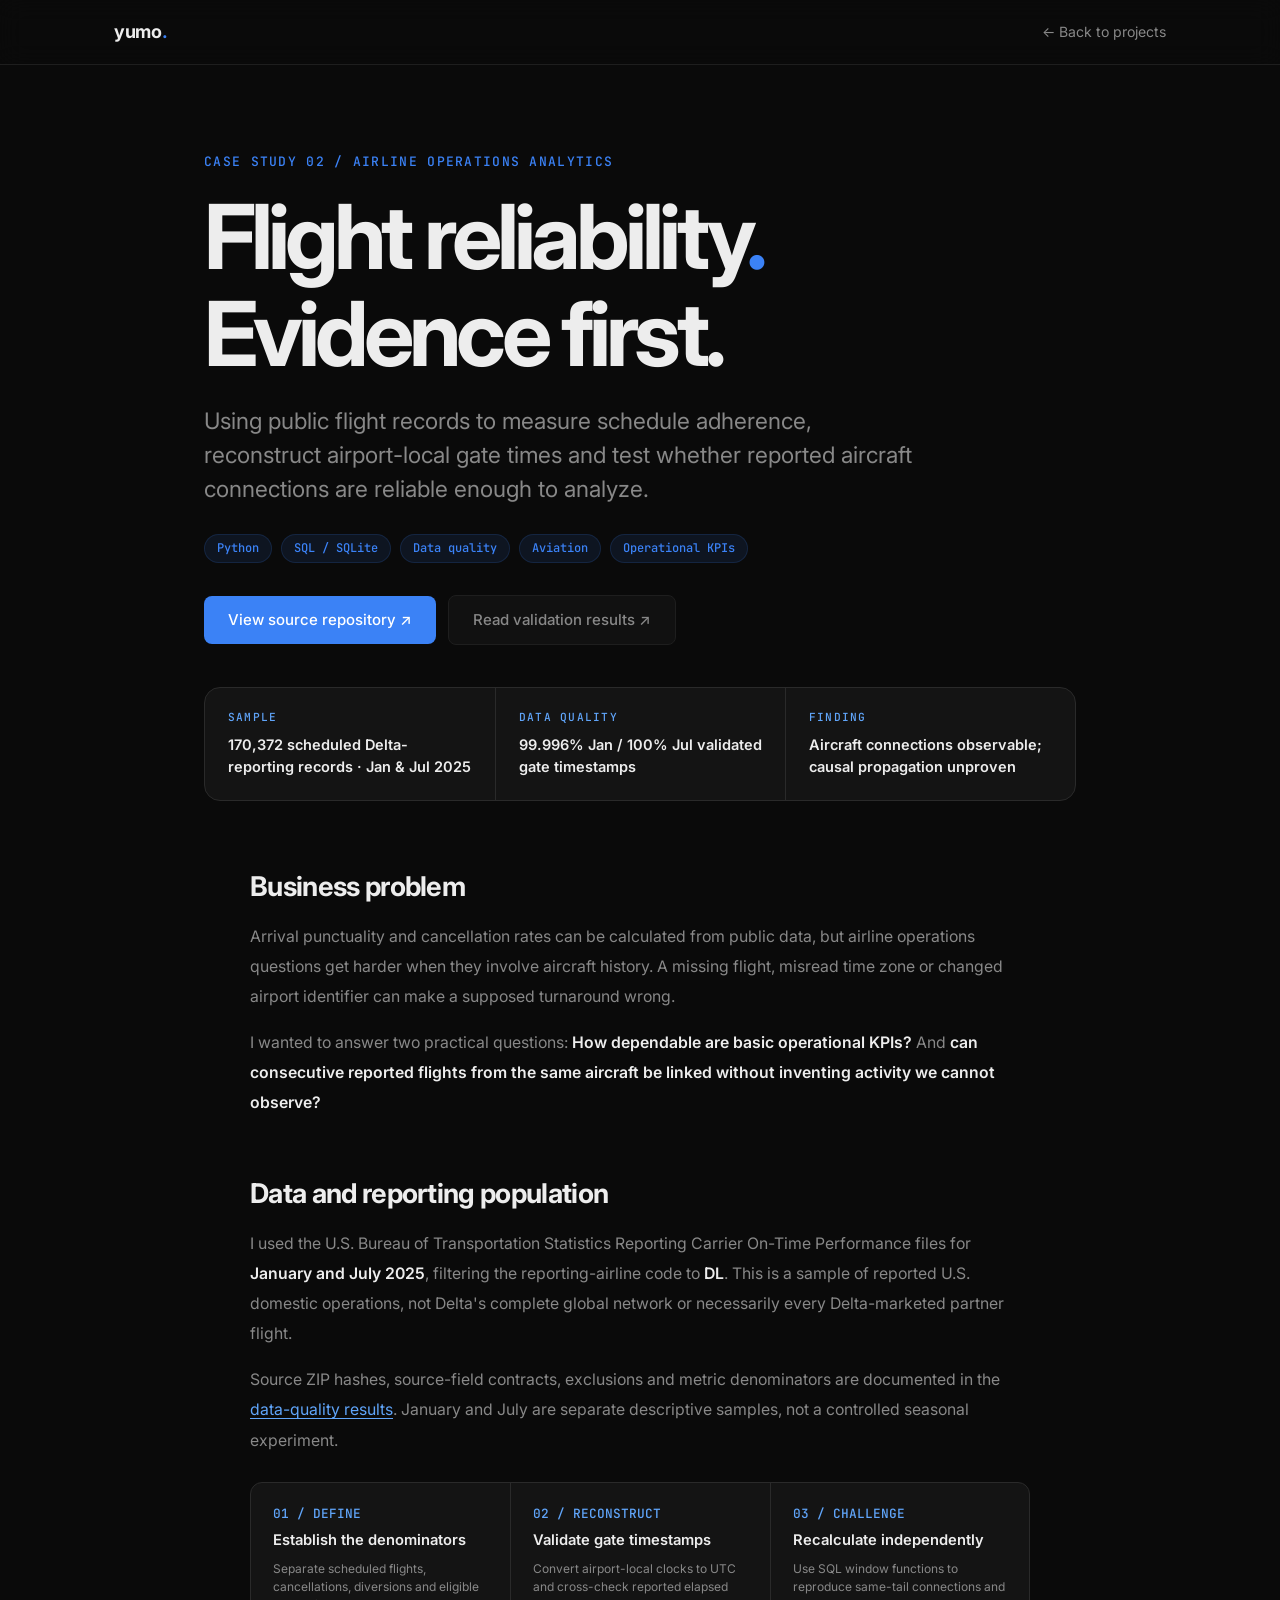
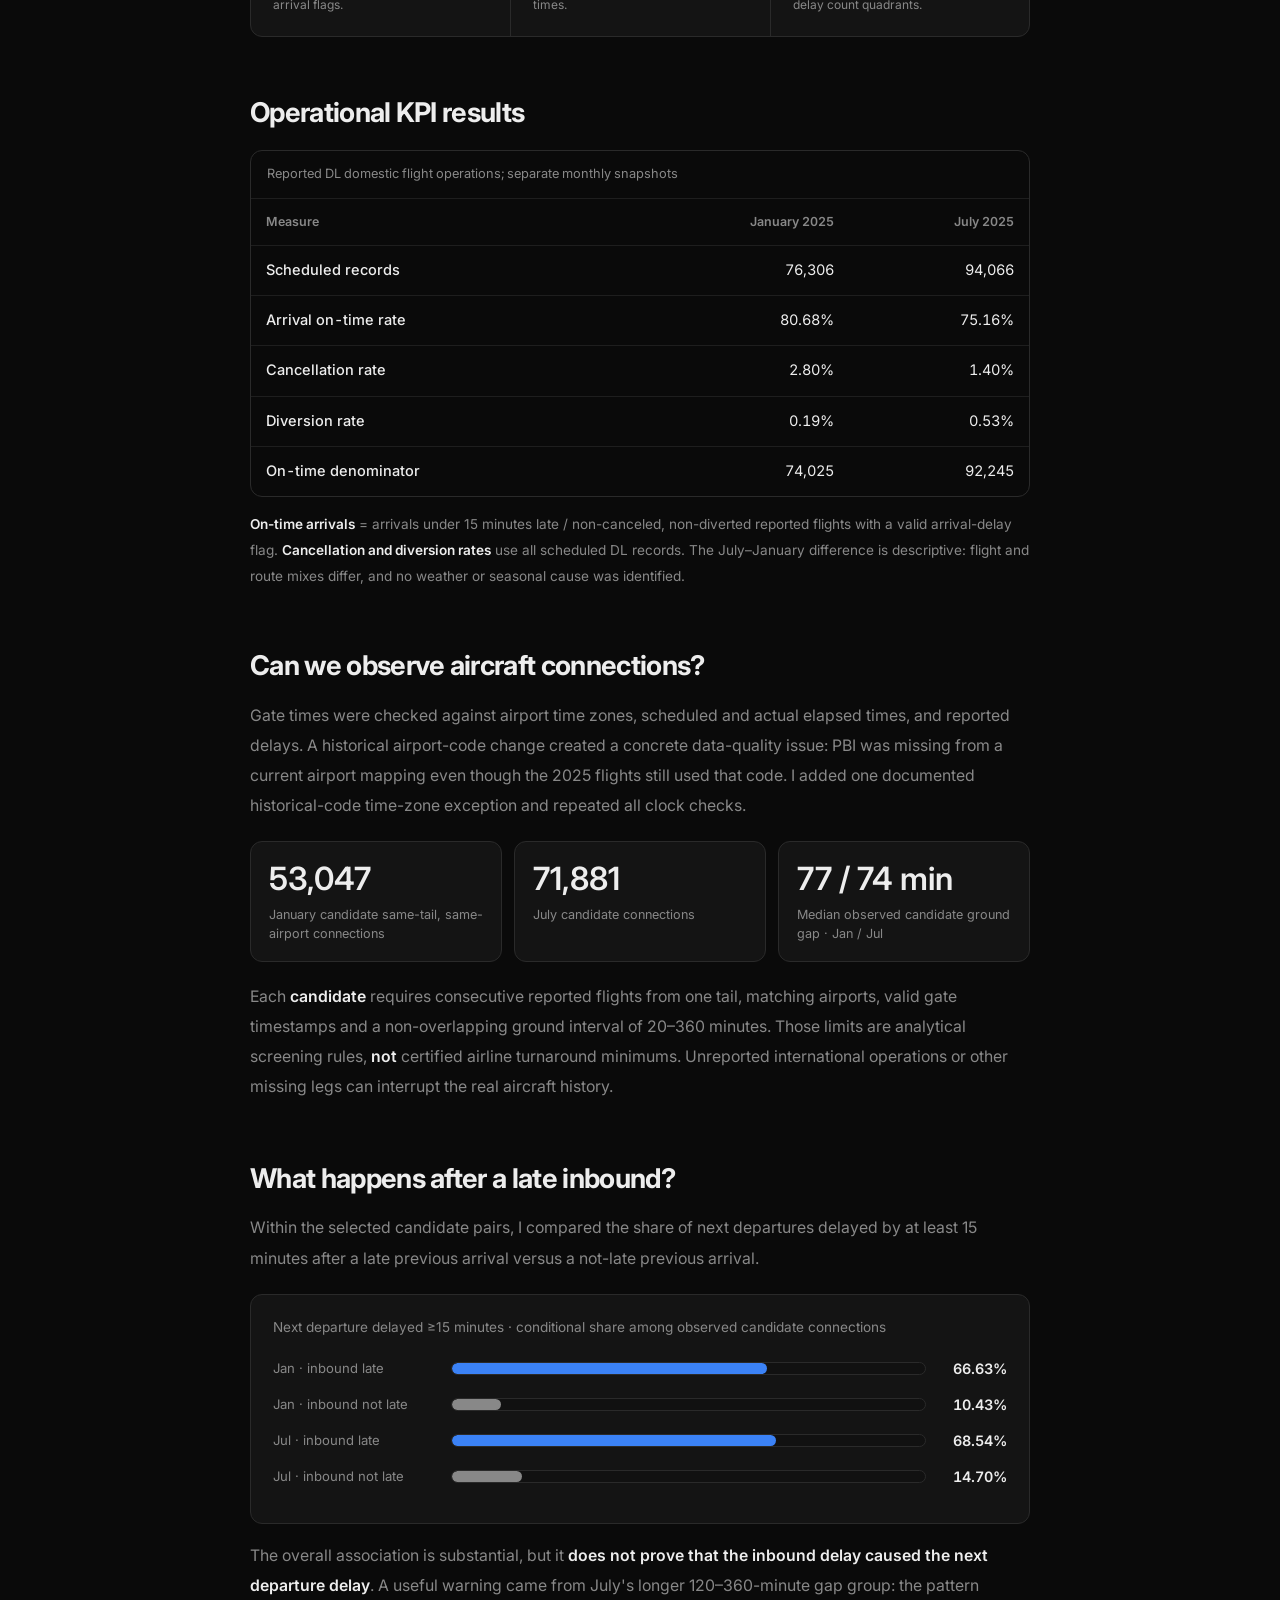
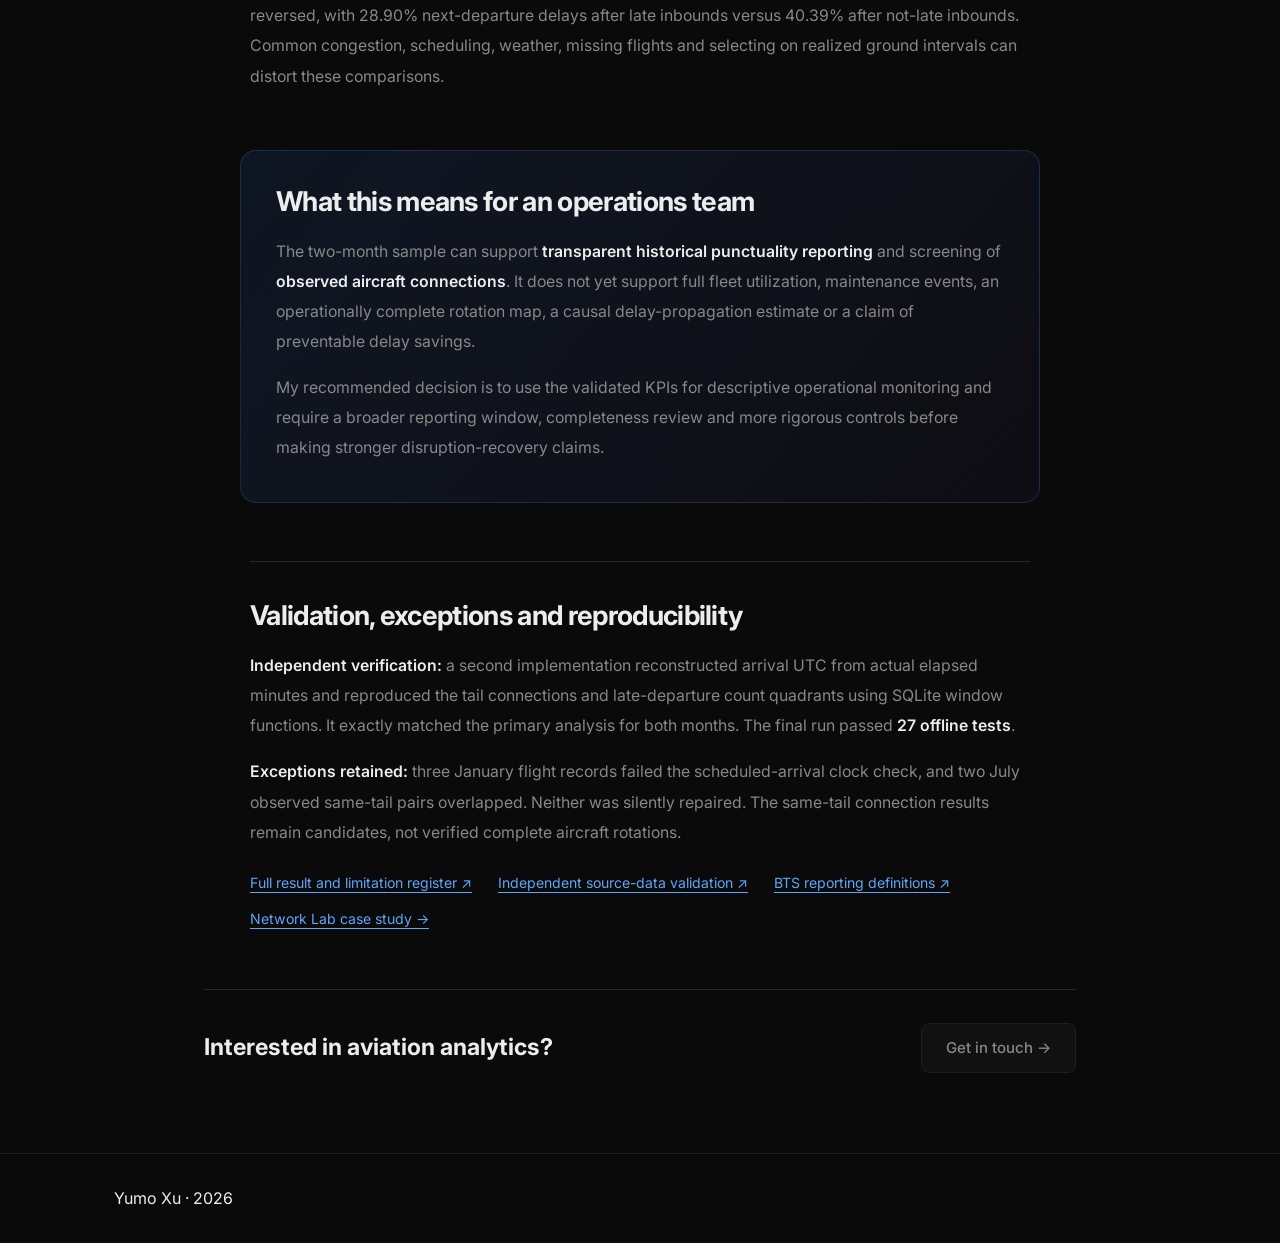
==== airline-operations.html @ c38c6237 "feat: evidence-first airline operations reliability case study" ====
<!DOCTYPE html>
<html lang="en">
<head>
  <meta charset="utf-8">
  <meta name="viewport" content="width=device-width, initial-scale=1">
  <meta name="description" content="Airline operational reliability: a reproducible Delta BTS 2025 data-quality and observed aircraft-connection study using Python and SQLite, with carefully bounded findings.">
  <meta property="og:type" content="article">
  <meta property="og:title" content="Airline Operational Performance &amp; Reliability | Yumo Xu">
  <meta property="og:url" content="https://yumorepos.github.io/airline-operations.html">
  <meta property="og:description" content="Validating airline schedule adherence, gate timestamps and observed same-tail connections without unsupported causal claims.">
  <title>Airline Operational Performance &amp; Reliability | Yumo Xu</title>
  <link rel="preconnect" href="https://fonts.googleapis.com">
  <link rel="preconnect" href="https://fonts.gstatic.com" crossorigin>
  <link href="https://fonts.googleapis.com/css2?family=Inter:wght@400;500;600;700&amp;family=JetBrains+Mono:wght@400;500&amp;display=swap" rel="stylesheet">
  <link href="style.css" rel="stylesheet">
</head>
<body class="case-page">
<nav class="nav case-nav" aria-label="Case study navigation">
  <div class="nav-inner">
    <a class="nav-logo" href="index.html">yumo<span class="accent">.</span></a>
    <a class="case-back" href="index.html#projects">← Back to projects</a>
  </div>
</nav>
<main class="case-main">
<div class="container case-container">
  <header class="case-hero">
    <div class="section-label">CASE STUDY 02 / AIRLINE OPERATIONS ANALYTICS</div>
    <h1>Flight reliability<span class="case-dot">.</span><br>Evidence first.</h1>
    <p class="case-lede">Using public flight records to measure schedule adherence, reconstruct airport-local gate times and test whether reported aircraft connections are reliable enough to analyze.</p>
    <div class="case-tags">
      <span class="tag">Python</span><span class="tag">SQL / SQLite</span>
      <span class="tag">Data quality</span><span class="tag">Aviation</span>
      <span class="tag">Operational KPIs</span>
    </div>
    <div class="case-actions">
      <a class="btn btn-primary" href="https://github.com/yumorepos/fleet-tracker" target="_blank" rel="noopener noreferrer">View source repository ↗</a>
      <a class="btn btn-secondary" href="https://github.com/yumorepos/fleet-tracker/blob/main/docs/BTS_TAIL_SEQUENCE_2025_RESULTS.md" target="_blank" rel="noopener noreferrer">Read validation results ↗</a>
    </div>
  </header>
  <div class="case-snapshot" aria-label="Study summary">
    <div><span class="case-mini-label">SAMPLE</span><strong>170,372 scheduled Delta-reporting records · Jan &amp; Jul 2025</strong></div>
    <div><span class="case-mini-label">DATA QUALITY</span><strong>99.996% Jan / 100% Jul validated gate timestamps</strong></div>
    <div><span class="case-mini-label">FINDING</span><strong>Aircraft connections observable; causal propagation unproven</strong></div>
  </div>

  <article class="case-article">
    <section id="problem">
      <h2>Business problem</h2>
      <p>Arrival punctuality and cancellation rates can be calculated from public data, but airline operations questions get harder when they involve aircraft history. A missing flight, misread time zone or changed airport identifier can make a supposed turnaround wrong.</p>
      <p>I wanted to answer two practical questions: <strong>How dependable are basic operational KPIs?</strong> And <strong>can consecutive reported flights from the same aircraft be linked without inventing activity we cannot observe?</strong></p>
    </section>

    <section id="data">
      <h2>Data and reporting population</h2>
      <p>I used the U.S. Bureau of Transportation Statistics Reporting Carrier On-Time Performance files for <strong>January and July 2025</strong>, filtering the reporting-airline code to <strong>DL</strong>. This is a sample of reported U.S. domestic operations, not Delta's complete global network or necessarily every Delta-marketed partner flight.</p>
      <p>Source ZIP hashes, source-field contracts, exclusions and metric denominators are documented in the <a class="case-inline-link" href="https://github.com/yumorepos/fleet-tracker/blob/main/docs/BTS_DELTA_PILOT_2025_RESULTS.md" target="_blank" rel="noopener noreferrer">data-quality results</a>. January and July are separate descriptive samples, not a controlled seasonal experiment.</p>
      <div class="case-process" aria-label="Analysis method">
        <div><span>01 / DEFINE</span><strong>Establish the denominators</strong><small>Separate scheduled flights, cancellations, diversions and eligible arrival flags.</small></div>
        <div><span>02 / RECONSTRUCT</span><strong>Validate gate timestamps</strong><small>Convert airport-local clocks to UTC and cross-check reported elapsed times.</small></div>
        <div><span>03 / CHALLENGE</span><strong>Recalculate independently</strong><small>Use SQL window functions to reproduce same-tail connections and delay count quadrants.</small></div>
      </div>
    </section>

    <section id="performance">
      <h2>Operational KPI results</h2>
      <div class="case-table-scroll" role="region" aria-label="Delta flight reliability measures" tabindex="0">
        <table class="case-results-table">
          <caption>Reported DL domestic flight operations; separate monthly snapshots</caption>
          <thead><tr><th scope="col">Measure</th><th scope="col">January 2025</th><th scope="col">July 2025</th></tr></thead>
          <tbody>
            <tr><th scope="row">Scheduled records</th><td>76,306</td><td>94,066</td></tr>
            <tr><th scope="row">Arrival on-time rate</th><td>80.68%</td><td>75.16%</td></tr>
            <tr><th scope="row">Cancellation rate</th><td>2.80%</td><td>1.40%</td></tr>
            <tr><th scope="row">Diversion rate</th><td>0.19%</td><td>0.53%</td></tr>
            <tr><th scope="row">On-time denominator</th><td>74,025</td><td>92,245</td></tr>
          </tbody>
        </table>
      </div>
      <p class="case-table-note"><strong>On-time arrivals</strong> = arrivals under 15 minutes late / non-canceled, non-diverted reported flights with a valid arrival-delay flag. <strong>Cancellation and diversion rates</strong> use all scheduled DL records. The July–January difference is descriptive: flight and route mixes differ, and no weather or seasonal cause was identified.</p>
    </section>

    <section id="connections">
      <h2>Can we observe aircraft connections?</h2>
      <p>Gate times were checked against airport time zones, scheduled and actual elapsed times, and reported delays. A historical airport-code change created a concrete data-quality issue: PBI was missing from a current airport mapping even though the 2025 flights still used that code. I added one documented historical-code time-zone exception and repeated all clock checks.</p>
      <div class="case-evidence-grid">
        <div><strong>53,047</strong><span>January candidate same-tail, same-airport connections</span></div>
        <div><strong>71,881</strong><span>July candidate connections</span></div>
        <div><strong>77 / 74 min</strong><span>Median observed candidate ground gap · Jan / Jul</span></div>
      </div>
      <p>Each <strong>candidate</strong> requires consecutive reported flights from one tail, matching airports, valid gate timestamps and a non-overlapping ground interval of 20–360 minutes. Those limits are analytical screening rules, <strong>not</strong> certified airline turnaround minimums. Unreported international operations or other missing legs can interrupt the real aircraft history.</p>
    </section>

    <section id="association">
      <h2>What happens after a late inbound?</h2>
      <p>Within the selected candidate pairs, I compared the share of next departures delayed by at least 15 minutes after a late previous arrival versus a not-late previous arrival.</p>
      <figure class="ops-figure" aria-labelledby="ops-chart-heading">
        <figcaption id="ops-chart-heading">Next departure delayed ≥15 minutes · conditional share among observed candidate connections</figcaption>
        <div class="ops-bar-row"><span>Jan · inbound late</span><div class="ops-bar-track"><div class="ops-bar-fill" style="width:66.63%"></div></div><strong>66.63%</strong></div>
        <div class="ops-bar-row"><span>Jan · inbound not late</span><div class="ops-bar-track"><div class="ops-bar-fill ops-bar-muted" style="width:10.43%"></div></div><strong>10.43%</strong></div>
        <div class="ops-bar-row"><span>Jul · inbound late</span><div class="ops-bar-track"><div class="ops-bar-fill" style="width:68.54%"></div></div><strong>68.54%</strong></div>
        <div class="ops-bar-row"><span>Jul · inbound not late</span><div class="ops-bar-track"><div class="ops-bar-fill ops-bar-muted" style="width:14.70%"></div></div><strong>14.70%</strong></div>
      </figure>
      <p>The overall association is substantial, but it <strong>does not prove that the inbound delay caused the next departure delay</strong>. A useful warning came from July's longer 120–360-minute gap group: the pattern reversed, with 28.90% next-departure delays after late inbounds versus 40.39% after not-late inbounds. Common congestion, scheduling, weather, missing flights and selecting on realized ground intervals can distort these comparisons.</p>
    </section>

    <section class="case-finding" id="decision">
      <h2>What this means for an operations team</h2>
      <p>The two-month sample can support <strong>transparent historical punctuality reporting</strong> and screening of <strong>observed aircraft connections</strong>. It does not yet support full fleet utilization, maintenance events, an operationally complete rotation map, a causal delay-propagation estimate or a claim of preventable delay savings.</p>
      <p>My recommended decision is to use the validated KPIs for descriptive operational monitoring and require a broader reporting window, completeness review and more rigorous controls before making stronger disruption-recovery claims.</p>
    </section>

    <section class="case-method" id="validation">
      <h2>Validation, exceptions and reproducibility</h2>
      <p><strong>Independent verification:</strong> a second implementation reconstructed arrival UTC from actual elapsed minutes and reproduced the tail connections and late-departure count quadrants using SQLite window functions. It exactly matched the primary analysis for both months. The final run passed <strong>27 offline tests</strong>.</p>
      <p><strong>Exceptions retained:</strong> three January flight records failed the scheduled-arrival clock check, and two July observed same-tail pairs overlapped. Neither was silently repaired. The same-tail connection results remain candidates, not verified complete aircraft rotations.</p>
      <div class="case-source-links">
        <a href="https://github.com/yumorepos/fleet-tracker/blob/main/docs/BTS_TAIL_SEQUENCE_2025_RESULTS.md" target="_blank" rel="noopener noreferrer">Full result and limitation register ↗</a>
        <a href="https://github.com/yumorepos/fleet-tracker/actions/runs/43092083056" target="_blank" rel="noopener noreferrer">Independent source-data validation ↗</a>
        <a href="https://www.bts.gov/explore-topics-and-geography/modes/aviation/number-39-technical-directive-reporting-time" target="_blank" rel="noopener noreferrer">BTS reporting definitions ↗</a>
        <a href="network-lab.html">Network Lab case study →</a>
      </div>
    </section>
  </article>
  <div class="case-bottom-cta">
    <h2>Interested in aviation analytics?</h2>
    <a class="btn btn-secondary" href="index.html#contact">Get in touch →</a>
  </div>
</div>
</main>
<footer class="footer"><div class="container">Yumo Xu · 2026</div></footer>
</body>
</html>
---- style.css ----
/* ============================================
   YUMO — Portfolio Styles
   Design: Minimal, dark, developer-focused
   Inspired by: linear.app, vercel.com
   ============================================ */

/* --- Reset & Base --- */
*, *::before, *::after {
  margin: 0;
  padding: 0;
  box-sizing: border-box;
}

:root {
  --bg: #0a0a0a;
  --bg-elevated: #111111;
  --bg-card: #141414;
  --bg-card-hover: #1a1a1a;
  --border: #1e1e1e;
  --border-hover: #2a2a2a;
  --text: #ededed;
  --text-secondary: #888888;
  --text-tertiary: #555555;
  --accent: #3b82f6;
  --accent-hover: #60a5fa;
  --accent-glow: rgba(59, 130, 246, 0.15);
  --gradient-1: #3b82f6;
  --gradient-2: #8b5cf6;
  --green: #22c55e;
  --radius: 8px;
  --radius-lg: 12px;
  --radius-xl: 16px;
  --font: 'Inter', -apple-system, BlinkMacSystemFont, 'Segoe UI', sans-serif;
  --mono: 'JetBrains Mono', 'Fira Code', monospace;
  --max-width: 1100px;
  --transition: 0.2s ease;
}

html {
  scroll-behavior: smooth;
  -webkit-font-smoothing: antialiased;
  -moz-osx-font-smoothing: grayscale;
}

body {
  font-family: var(--font);
  background: var(--bg);
  color: var(--text);
  line-height: 1.6;
  overflow-x: hidden;
}

a {
  color: inherit;
  text-decoration: none;
}

img {
  max-width: 100%;
  display: block;
}

/* --- Utilities --- */
.container {
  max-width: var(--max-width);
  margin: 0 auto;
  padding: 0 24px;
}

.gradient-text {
  background: linear-gradient(135deg, var(--gradient-1), var(--gradient-2));
  -webkit-background-clip: text;
  -webkit-text-fill-color: transparent;
  background-clip: text;
}

.accent {
  color: var(--accent);
}

/* --- Page Load Animation --- */
body:not(.loaded) .hero-content {
  opacity: 0;
  transform: translateY(30px);
}

body.loaded .hero-content {
  opacity: 1;
  transform: translateY(0);
  transition: opacity 0.8s ease, transform 0.8s ease;
}

/* --- Nav --- */
.nav {
  position: fixed;
  top: 0;
  left: 0;
  right: 0;
  z-index: 100;
  background: rgba(10, 10, 10, 0.8);
  backdrop-filter: blur(12px);
  -webkit-backdrop-filter: blur(12px);
  border-bottom: 1px solid var(--border);
  transition: background var(--transition);
}

.nav-inner {
  max-width: var(--max-width);
  margin: 0 auto;
  padding: 0 24px;
  height: 64px;
  display: flex;
  align-items: center;
  justify-content: space-between;
}

.nav-logo {
  font-weight: 700;
  font-size: 1.125rem;
  letter-spacing: -0.02em;
  transition: text-shadow 0.3s ease;
}

.nav-logo:hover {
  text-shadow: 0 0 12px var(--accent-glow), 0 0 24px rgba(59, 130, 246, 0.1);
}

.nav-links {
  display: flex;
  gap: 32px;
}

.nav-links a {
  font-size: 0.875rem;
  color: var(--text-secondary);
  transition: color var(--transition);
  font-weight: 500;
}

.nav-links a:hover {
  color: var(--text);
}

/* Mobile menu button */
.mobile-menu-btn {
  display: none;
  flex-direction: column;
  gap: 5px;
  background: none;
  border: none;
  cursor: pointer;
  padding: 4px;
}

.mobile-menu-btn span {
  display: block;
  width: 20px;
  height: 2px;
  background: var(--text-secondary);
  border-radius: 2px;
  transition: all 0.3s ease;
}

.mobile-menu-btn.active span:nth-child(1) {
  transform: rotate(45deg) translate(5px, 5px);
}

.mobile-menu-btn.active span:nth-child(2) {
  opacity: 0;
}

.mobile-menu-btn.active span:nth-child(3) {
  transform: rotate(-45deg) translate(5px, -5px);
}

.mobile-menu {
  display: none;
  flex-direction: column;
  padding: 16px 24px 24px;
  gap: 16px;
  border-top: 1px solid var(--border);
}

.mobile-menu.active {
  display: flex;
}

.mobile-menu a {
  font-size: 1rem;
  color: var(--text-secondary);
  font-weight: 500;
  transition: color var(--transition);
}

.mobile-menu a:hover {
  color: var(--text);
}

/* --- Hero --- */
.hero {
  overflow: hidden; /* Clamps the decorative radial glow on narrow screens */
  min-height: 100vh;
  display: flex;
  align-items: center;
  position: relative;
  padding: 120px 0 80px;
}

#hero-particles {
  position: absolute;
  top: 0;
  left: 0;
  width: 100%;
  height: 100%;
  pointer-events: none;
  z-index: 0;
}

.hero-content {
  position: relative;
  z-index: 1;
}

.hero-badge {
  display: inline-flex;
  align-items: center;
  gap: 8px;
  padding: 6px 14px;
  background: var(--bg-elevated);
  border: 1px solid var(--border);
  border-radius: 999px;
  font-size: 0.8125rem;
  color: var(--text-secondary);
  font-weight: 500;
  margin-bottom: 32px;
}

.status-dot {
  width: 8px;
  height: 8px;
  background: var(--green);
  border-radius: 50%;
  animation: pulse 2s ease-in-out infinite;
}

@keyframes pulse {
  0%, 100% { opacity: 1; }
  50% { opacity: 0.4; }
}

.hero-title {
  font-size: clamp(2.5rem, 6vw, 4.5rem);
  font-weight: 700;
  letter-spacing: -0.03em;
  line-height: 1.1;
  margin-bottom: 24px;
}

/* Typewriter cursor */
.typewriter {
  border-right: 2px solid var(--accent);
  padding-right: 2px;
  animation: blink-cursor 0.8s step-end infinite;
}

.typewriter.typing-done {
  animation: blink-cursor 1s step-end infinite;
}

@keyframes blink-cursor {
  50% { border-color: transparent; }
}

.hero-subtitle {
  font-size: clamp(1rem, 2vw, 1.2rem);
  color: var(--text-secondary);
  max-width: 600px;
  line-height: 1.7;
  margin-bottom: 40px;
}

.hero-actions {
  display: flex;
  gap: 16px;
  flex-wrap: wrap;
}

.hero-gradient {
  position: absolute;
  top: 0;
  right: -20%;
  width: 60%;
  height: 60%;
  background: radial-gradient(ellipse at center, var(--accent-glow) 0%, transparent 70%);
  pointer-events: none;
  z-index: 0;
}

/* --- Buttons --- */
.btn {
  display: inline-flex;
  align-items: center;
  gap: 8px;
  padding: 12px 24px;
  border-radius: var(--radius);
  font-size: 0.9375rem;
  font-weight: 500;
  font-family: var(--font);
  cursor: pointer;
  transition: all var(--transition);
  border: none;
  text-decoration: none;
}

.btn-primary {
  background: var(--accent);
  color: white;
}

.btn-primary:hover {
  background: var(--accent-hover);
  transform: translateY(-1px);
  box-shadow: 0 4px 20px rgba(59, 130, 246, 0.3);
}

.btn-secondary {
  background: var(--bg-elevated);
  color: var(--text-secondary);
  border: 1px solid var(--border);
}

.btn-secondary:hover {
  color: var(--text);
  border-color: var(--border-hover);
  transform: translateY(-1px);
}

/* --- Sections --- */
.section {
  padding: 120px 0;
}

.section-alt {
  background: var(--bg-elevated);
}

.section-label {
  font-family: var(--mono);
  font-size: 0.8125rem;
  font-weight: 500;
  color: var(--accent);
  text-transform: uppercase;
  letter-spacing: 0.1em;
  margin-bottom: 16px;
}

.section-title {
  font-size: clamp(1.75rem, 4vw, 2.5rem);
  font-weight: 700;
  letter-spacing: -0.02em;
  margin-bottom: 48px;
}

/* --- About --- */
.about-grid {
  display: grid;
  grid-template-columns: 1fr 1fr;
  gap: 64px;
  align-items: start;
}

.about-content h2 {
  font-size: clamp(1.75rem, 3.5vw, 2.25rem);
  font-weight: 700;
  letter-spacing: -0.02em;
  margin-bottom: 24px;
  line-height: 1.2;
}

.about-content p {
  color: var(--text-secondary);
  margin-bottom: 16px;
  line-height: 1.75;
  font-size: 0.9375rem;
}

.about-content p:last-child {
  margin-bottom: 0;
}

.about-stats {
  display: grid;
  grid-template-columns: 1fr 1fr;
  gap: 16px;
}

.stat-card {
  background: var(--bg-card);
  border: 1px solid var(--border);
  border-radius: var(--radius-lg);
  padding: 24px;
  transition: border-color var(--transition), box-shadow var(--transition), transform var(--transition);
}

.stat-card:hover {
  border-color: var(--border-hover);
  box-shadow: 0 4px 24px rgba(59, 130, 246, 0.08);
  transform: translateY(-2px);
}

.stat-number {
  font-size: 1.75rem;
  font-weight: 700;
  letter-spacing: -0.02em;
  margin-bottom: 4px;
}

.stat-label {
  font-size: 0.875rem;
  font-weight: 600;
  margin-bottom: 2px;
}

.stat-desc {
  font-size: 0.75rem;
  color: var(--text-tertiary);
}

/* --- Timeline / Journey --- */
.timeline {
  position: relative;
  padding-left: 40px;
}

.timeline-line {
  position: absolute;
  left: 15px;
  top: 0;
  bottom: 0;
  width: 2px;
  background: linear-gradient(to bottom, var(--accent), var(--gradient-2));
  opacity: 0.3;
}

.timeline-entries {
  display: flex;
  flex-direction: column;
  gap: 32px;
}

.timeline-entry {
  position: relative;
}

.timeline-dot {
  position: absolute;
  left: -33px;
  top: 24px;
  width: 12px;
  height: 12px;
  border-radius: 50%;
  background: var(--bg);
  border: 2px solid var(--text-tertiary);
  z-index: 1;
  transition: all 0.3s ease;
}

.timeline-dot.active {
  border-color: var(--accent);
  background: var(--accent);
  box-shadow: 0 0 12px rgba(59, 130, 246, 0.4);
}

.timeline-card {
  background: var(--bg-card);
  border: 1px solid var(--border);
  border-radius: var(--radius-lg);
  padding: 28px 32px;
  transition: border-color var(--transition), box-shadow var(--transition), transform var(--transition);
}

.timeline-card:hover {
  border-color: var(--border-hover);
  box-shadow: 0 4px 24px rgba(59, 130, 246, 0.06);
  transform: translateX(4px);
}

.timeline-card.active {
  border-color: rgba(59, 130, 246, 0.3);
  background: linear-gradient(135deg, var(--bg-card) 0%, rgba(59, 130, 246, 0.03) 100%);
}

.timeline-step {
  font-family: var(--mono);
  font-size: 0.75rem;
  font-weight: 500;
  color: var(--accent);
  margin-bottom: 8px;
  letter-spacing: 0.05em;
}

.timeline-card h3 {
  font-size: 1.125rem;
  font-weight: 600;
  margin-bottom: 8px;
  letter-spacing: -0.01em;
}

.timeline-card p {
  font-size: 0.875rem;
  color: var(--text-secondary);
  line-height: 1.7;
}

/* --- Projects --- */
.project-featured {
  background: var(--bg-card);
  border: 1px solid var(--border);
  border-radius: var(--radius-xl);
  padding: 48px;
  margin-bottom: 32px;
  transition: border-color var(--transition), box-shadow var(--transition);
}

.project-featured:hover {
  border-color: var(--border-hover);
  box-shadow: 0 8px 32px rgba(59, 130, 246, 0.08);
}

.project-featured-header {
  display: flex;
  align-items: center;
  justify-content: space-between;
  margin-bottom: 24px;
  flex-wrap: wrap;
  gap: 16px;
}

.project-icon {
  width: 48px;
  height: 48px;
  background: var(--accent-glow);
  border: 1px solid rgba(59, 130, 246, 0.2);
  border-radius: var(--radius);
  display: flex;
  align-items: center;
  justify-content: center;
  color: var(--accent);
}

.project-tags {
  display: flex;
  gap: 8px;
  flex-wrap: wrap;
}

.tag {
  padding: 4px 12px;
  background: rgba(59, 130, 246, 0.1);
  border: 1px solid rgba(59, 130, 246, 0.15);
  border-radius: 999px;
  font-size: 0.75rem;
  font-weight: 500;
  color: var(--accent);
  font-family: var(--mono);
}

.project-featured-title {
  font-size: clamp(1.5rem, 3vw, 2rem);
  font-weight: 700;
  letter-spacing: -0.02em;
  margin-bottom: 16px;
}

.project-featured-desc {
  color: var(--text-secondary);
  font-size: 1rem;
  line-height: 1.75;
  margin-bottom: 32px;
  max-width: 700px;
}

.project-features {
  display: grid;
  grid-template-columns: repeat(auto-fit, minmax(250px, 1fr));
  gap: 12px;
  margin-bottom: 32px;
}

.feature {
  display: flex;
  align-items: center;
  gap: 10px;
  font-size: 0.875rem;
  color: var(--text-secondary);
}

.feature svg {
  color: var(--green);
  flex-shrink: 0;
}

.project-actions {
  display: flex;
  gap: 12px;
}

/* Project cards grid */
.projects-grid {
  display: grid;
  grid-template-columns: repeat(auto-fit, minmax(300px, 1fr));
  gap: 16px;
}

.project-card {
  background: var(--bg-card);
  border: 1px solid var(--border);
  border-radius: var(--radius-lg);
  padding: 32px;
  transition: all var(--transition);
}

.project-card:hover {
  border-color: var(--border-hover);
  transform: translateY(-4px);
  box-shadow: 0 8px 32px rgba(59, 130, 246, 0.1);
}

.project-card-icon {
  width: 40px;
  height: 40px;
  background: var(--bg-elevated);
  border: 1px solid var(--border);
  border-radius: var(--radius);
  display: flex;
  align-items: center;
  justify-content: center;
  color: var(--text-secondary);
  margin-bottom: 20px;
}

.project-card h4 {
  font-size: 1.0625rem;
  font-weight: 600;
  margin-bottom: 8px;
  letter-spacing: -0.01em;
}

.project-card p {
  font-size: 0.875rem;
  color: var(--text-secondary);
  line-height: 1.6;
  margin-bottom: 16px;
}

.project-card-tags {
  display: flex;
  gap: 6px;
  flex-wrap: wrap;
}

.tag-sm {
  padding: 3px 10px;
  background: var(--bg-elevated);
  border: 1px solid var(--border);
  border-radius: 999px;
  font-size: 0.6875rem;
  color: var(--text-tertiary);
  font-family: var(--mono);
  font-weight: 500;
}

/* --- Skills --- */
.skills-grid {
  display: grid;
  grid-template-columns: repeat(auto-fit, minmax(240px, 1fr));
  gap: 24px;
}

.skill-group {
  background: var(--bg-card);
  border: 1px solid var(--border);
  border-radius: var(--radius-lg);
  padding: 32px;
  transition: border-color var(--transition), box-shadow var(--transition), transform var(--transition);
}

.skill-group:hover {
  border-color: var(--border-hover);
  box-shadow: 0 4px 24px rgba(59, 130, 246, 0.06);
  transform: translateY(-2px);
}

.skill-group h4 {
  font-size: 0.8125rem;
  font-weight: 600;
  text-transform: uppercase;
  letter-spacing: 0.06em;
  color: var(--text-secondary);
  margin-bottom: 20px;
  padding-bottom: 12px;
  border-bottom: 1px solid var(--border);
}

.skill-items {
  display: flex;
  flex-direction: column;
  gap: 10px;
}

.skill-item {
  font-size: 0.9375rem;
  font-weight: 500;
  color: var(--text);
  padding-left: 12px;
  border-left: 2px solid var(--border);
  transition: border-color var(--transition), padding-left var(--transition);
}

.skill-item:hover {
  border-left-color: var(--accent);
  padding-left: 16px;
}

/* --- Contact --- */
.contact-block {
  max-width: 600px;
}

.contact-block h2 {
  font-size: clamp(2rem, 4vw, 3rem);
  font-weight: 700;
  letter-spacing: -0.03em;
  margin-bottom: 16px;
}

.contact-block p {
  color: var(--text-secondary);
  font-size: 1.0625rem;
  line-height: 1.7;
  margin-bottom: 32px;
}

.contact-links {
  display: flex;
  gap: 16px;
  flex-wrap: wrap;
}

.contact-link {
  display: inline-flex;
  align-items: center;
  gap: 10px;
  padding: 14px 24px;
  background: var(--bg-card);
  border: 1px solid var(--border);
  border-radius: var(--radius);
  font-size: 0.9375rem;
  font-weight: 500;
  color: var(--text-secondary);
  transition: all var(--transition);
}

.contact-link:hover {
  color: var(--text);
  border-color: var(--border-hover);
  transform: translateY(-2px);
  box-shadow: 0 4px 16px rgba(59, 130, 246, 0.08);
}

/* --- Footer --- */
.footer {
  padding: 32px 0;
  border-top: 1px solid var(--border);
}

.footer p {
  font-size: 0.8125rem;
  color: var(--text-tertiary);
  text-align: center;
}

/* --- Scroll Animations --- */
.fade-in {
  opacity: 0;
  transform: translateY(24px);
  transition: opacity 0.6s ease, transform 0.6s ease;
}

.fade-in.visible {
  opacity: 1;
  transform: translateY(0);
}

/* --- Selection --- */
::selection {
  background: var(--accent);
  color: white;
}

/* --- Scrollbar --- */
::-webkit-scrollbar {
  width: 8px;
}

::-webkit-scrollbar-track {
  background: var(--bg);
}

::-webkit-scrollbar-thumb {
  background: var(--border-hover);
  border-radius: 4px;
}

::-webkit-scrollbar-thumb:hover {
  background: var(--text-tertiary);
}

/* ============================================
   Responsive
   ============================================ */

@media (max-width: 768px) {
  .nav-links {
    display: none;
  }

  .mobile-menu-btn {
    display: flex;
  }

  .hero {
    padding: 100px 0 60px;
  }

  .hero-title {
    font-size: 2.25rem;
  }

  .about-grid {
    grid-template-columns: 1fr;
    gap: 48px;
  }

  .about-stats {
    grid-template-columns: 1fr 1fr;
    gap: 12px;
  }

  .project-featured {
    padding: 28px;
  }

  .project-features {
    grid-template-columns: 1fr;
  }

  .projects-grid {
    grid-template-columns: 1fr;
  }

  .skills-grid {
    grid-template-columns: 1fr 1fr;
    gap: 12px;
  }

  .skill-group {
    padding: 24px;
  }

  .section {
    padding: 80px 0;
  }

  .contact-links {
    flex-direction: column;
  }

  .contact-link {
    justify-content: center;
  }

  /* Timeline mobile */
  .timeline {
    padding-left: 32px;
  }

  .timeline-line {
    left: 11px;
  }

  .timeline-dot {
    left: -27px;
    width: 10px;
    height: 10px;
  }

  .timeline-card {
    padding: 20px 24px;
  }
}

@media (max-width: 480px) {
  .about-stats {
    grid-template-columns: 1fr;
  }

  .skills-grid {
    grid-template-columns: 1fr;
  }

  .hero-actions {
    flex-direction: column;
  }

  .btn {
    justify-content: center;
    width: 100%;
  }

  .stat-card {
    padding: 20px;
  }
}


/* Network Lab case study — matching the existing portfolio system */
.featured-evidence { margin-top: 1.2rem; font-size: .8rem; color: var(--text-secondary); }
.featured-evidence a, .case-inline-link { color: var(--accent-hover); text-decoration: underline; text-underline-offset: 3px; }
.case-page { overflow-x: hidden; }
.case-nav .case-back { color: var(--text-secondary); font-size: .88rem; }
.case-nav .case-back:hover { color: var(--text); }
.case-main { padding: 64px 0 0; }
.case-container { max-width: 920px; }
.case-hero { padding: 88px 0 42px; }
.case-hero h1 { font-size: clamp(3.2rem, 9vw, 5.6rem); line-height: 1.08; font-weight: 700; letter-spacing: -.055em; margin: 14px 0 22px; }
.case-dot { color: var(--accent); }
.case-lede { font-size: clamp(1.14rem, 2.6vw, 1.42rem); max-width: 720px; line-height: 1.5; color: var(--text-secondary); }
.case-tags { display: flex; flex-wrap: wrap; gap: 9px; margin-top: 27px; }
.case-actions { display: flex; flex-wrap: wrap; align-items: center; gap: 12px; margin-top: 32px; }
.case-snapshot { display: grid; grid-template-columns: repeat(3, minmax(0, 1fr)); border: 1px solid var(--border-hover); background: var(--bg-card); border-radius: var(--radius-xl); overflow: hidden; margin: 0 0 68px; }
.case-snapshot > div { padding: 22px 23px; min-width: 0; }
.case-snapshot > div + div { border-left: 1px solid var(--border-hover); }
.case-mini-label { display: block; color: var(--accent-hover); font: 500 .7rem/1.4 var(--mono); letter-spacing: .11em; margin-bottom: 10px; }
.case-snapshot strong { display: block; font-size: .91rem; font-weight: 600; line-height: 1.45; }
.case-article { max-width: 780px; margin: 0 auto; }
.case-article section { margin-bottom: 58px; }
.case-article h2 { font-size: clamp(1.3rem, 2.8vw, 1.7rem); font-weight: 700; letter-spacing: -.025em; margin-bottom: 17px; line-height: 1.32; }
.case-article p { font-size: .99rem; color: var(--text-secondary); line-height: 1.9; margin-bottom: 16px; }
.case-article strong { color: var(--text); font-weight: 600; }
.case-article em { color: var(--text); }
.case-process { display: grid; grid-template-columns: repeat(3, minmax(0,1fr)); border: 1px solid var(--border-hover); border-radius: var(--radius-lg); background: var(--bg-card); margin-top: 26px; overflow: hidden; }
.case-process > div { display: flex; flex-direction: column; gap: 9px; padding: 22px; min-width: 0; }
.case-process > div + div { border-left: 1px solid var(--border-hover); }
.case-process span { color: var(--accent-hover); font: 500 .8rem var(--mono); }
.case-process strong { font-size: .92rem; line-height: 1.35; }
.case-process small { color: var(--text-secondary); font-size: .75rem; line-height: 1.5; }
.case-article .case-finding { background: linear-gradient(130deg, rgba(59,130,246,.11),rgba(139,92,246,.04)); border: 1px solid rgba(59,130,246,.23); border-radius: var(--radius-xl); padding: 33px 35px 23px; margin-left: -10px; margin-right: -10px; }
.case-method { border-top: 1px solid var(--border-hover); padding-top: 36px; }
.case-source-links { display: flex; gap: 14px 26px; flex-wrap: wrap; padding-top: 8px; }
.case-source-links a { color: var(--accent-hover); font-size: .88rem; text-decoration: underline; text-underline-offset: 4px; }
.case-bottom-cta { display: flex; justify-content: space-between; align-items: center; flex-wrap: wrap; gap: 22px; border-top: 1px solid var(--border-hover); padding: 33px 0 80px; }
.case-bottom-cta h2 { font-size: 1.45rem; }
@media (max-width: 768px) {
  .case-hero { padding: 64px 0 35px; }
  .case-snapshot { grid-template-columns: 1fr; margin-bottom: 50px; }
  .case-snapshot > div { padding: 17px 20px; }
  .case-snapshot > div + div { border-left: 0; border-top: 1px solid var(--border-hover); }
  .case-process { grid-template-columns: 1fr; }
  .case-process > div { padding: 16px 20px; }
  .case-process > div + div { border-left: 0; border-top: 1px solid var(--border-hover); }
  .case-article .case-finding { padding: 26px 24px 15px; margin-left: 0; margin-right: 0; }
  .case-article section { margin-bottom: 45px; }
  .case-actions a { width: 100%; justify-content: center; }
}
@media (prefers-reduced-motion: reduce) {
  *, *::before, *::after { scroll-behavior: auto !important; animation-duration: .01ms !important; transition-duration: .01ms !important; }
}

/* Evidence-first Network Lab extension */
.case-table-scroll{overflow-x:auto;border:1px solid var(--border-hover);border-radius:var(--radius-lg);margin:20px 0 15px}
.case-table-scroll:focus-visible,.case-audit-details summary:focus-visible{outline:2px solid var(--accent-hover);outline-offset:3px}
.case-results-table{width:100%;min-width:520px;border-collapse:collapse;font-variant-numeric:tabular-nums;font-size:.91rem}
.case-results-table caption{text-align:left;padding:13px 16px;color:var(--text-secondary);font-size:.8rem}
.case-results-table th,.case-results-table td{border-top:1px solid var(--border);padding:13px 15px;text-align:right}
.case-results-table th:first-child{text-align:left;white-space:nowrap}
.case-results-table thead th{color:var(--text-secondary);font-size:.78rem;font-weight:600}
.case-results-table tbody th{font-weight:500}
.case-results-table tfoot{background:var(--bg-elevated);font-weight:700}
.case-article .case-table-note{font-size:.85rem;margin-top:3px}
.case-evidence-grid{display:grid;grid-template-columns:repeat(3,minmax(0,1fr));gap:12px;margin:20px 0}
.case-evidence-grid>div{padding:18px;border:1px solid var(--border-hover);border-radius:var(--radius-lg);background:var(--bg-card)}
.case-evidence-grid strong{display:block;font-size:clamp(1.5rem,3vw,2rem);line-height:1.2;color:var(--text);margin-bottom:8px}
.case-evidence-grid span{display:block;color:var(--text-secondary);font-size:.79rem;line-height:1.45}
.case-audit-details{border:1px solid var(--border-hover);border-radius:var(--radius-lg);padding:16px 18px 4px;margin:16px 0 22px}
.case-audit-details summary{cursor:pointer;color:var(--text);font-weight:600;padding:0 0 12px}
@media(max-width:600px){.case-evidence-grid{grid-template-columns:1fr}}

/* Airline operations: static, accessible, responsive comparison chart */
.ops-figure{border:1px solid var(--border-hover);background:var(--bg-card);border-radius:var(--radius-lg);padding:22px;margin:20px 0 17px}
.ops-figure figcaption{font-size:.85rem;color:var(--text-secondary);line-height:1.5;margin-bottom:20px}
.ops-bar-row{display:grid;grid-template-columns:165px minmax(0,1fr) 68px;align-items:center;gap:13px;margin:13px 0;font-size:.82rem}
.ops-bar-row>span{color:var(--text-secondary)}
.ops-bar-row strong{font-size:.9rem;text-align:right;font-variant-numeric:tabular-nums}
.ops-bar-track{height:13px;background:var(--bg-elevated);border-radius:7px;overflow:hidden;border:1px solid var(--border-hover)}
.ops-bar-fill{height:100%;border-radius:7px;background:var(--accent);min-width:1px}
.ops-bar-muted{background:var(--text-secondary)}
@media(max-width:600px){.ops-bar-row{grid-template-columns:1fr 68px;gap:7px 12px}.ops-bar-row>span{grid-column:1 / -1}.ops-figure{padding:16px}}
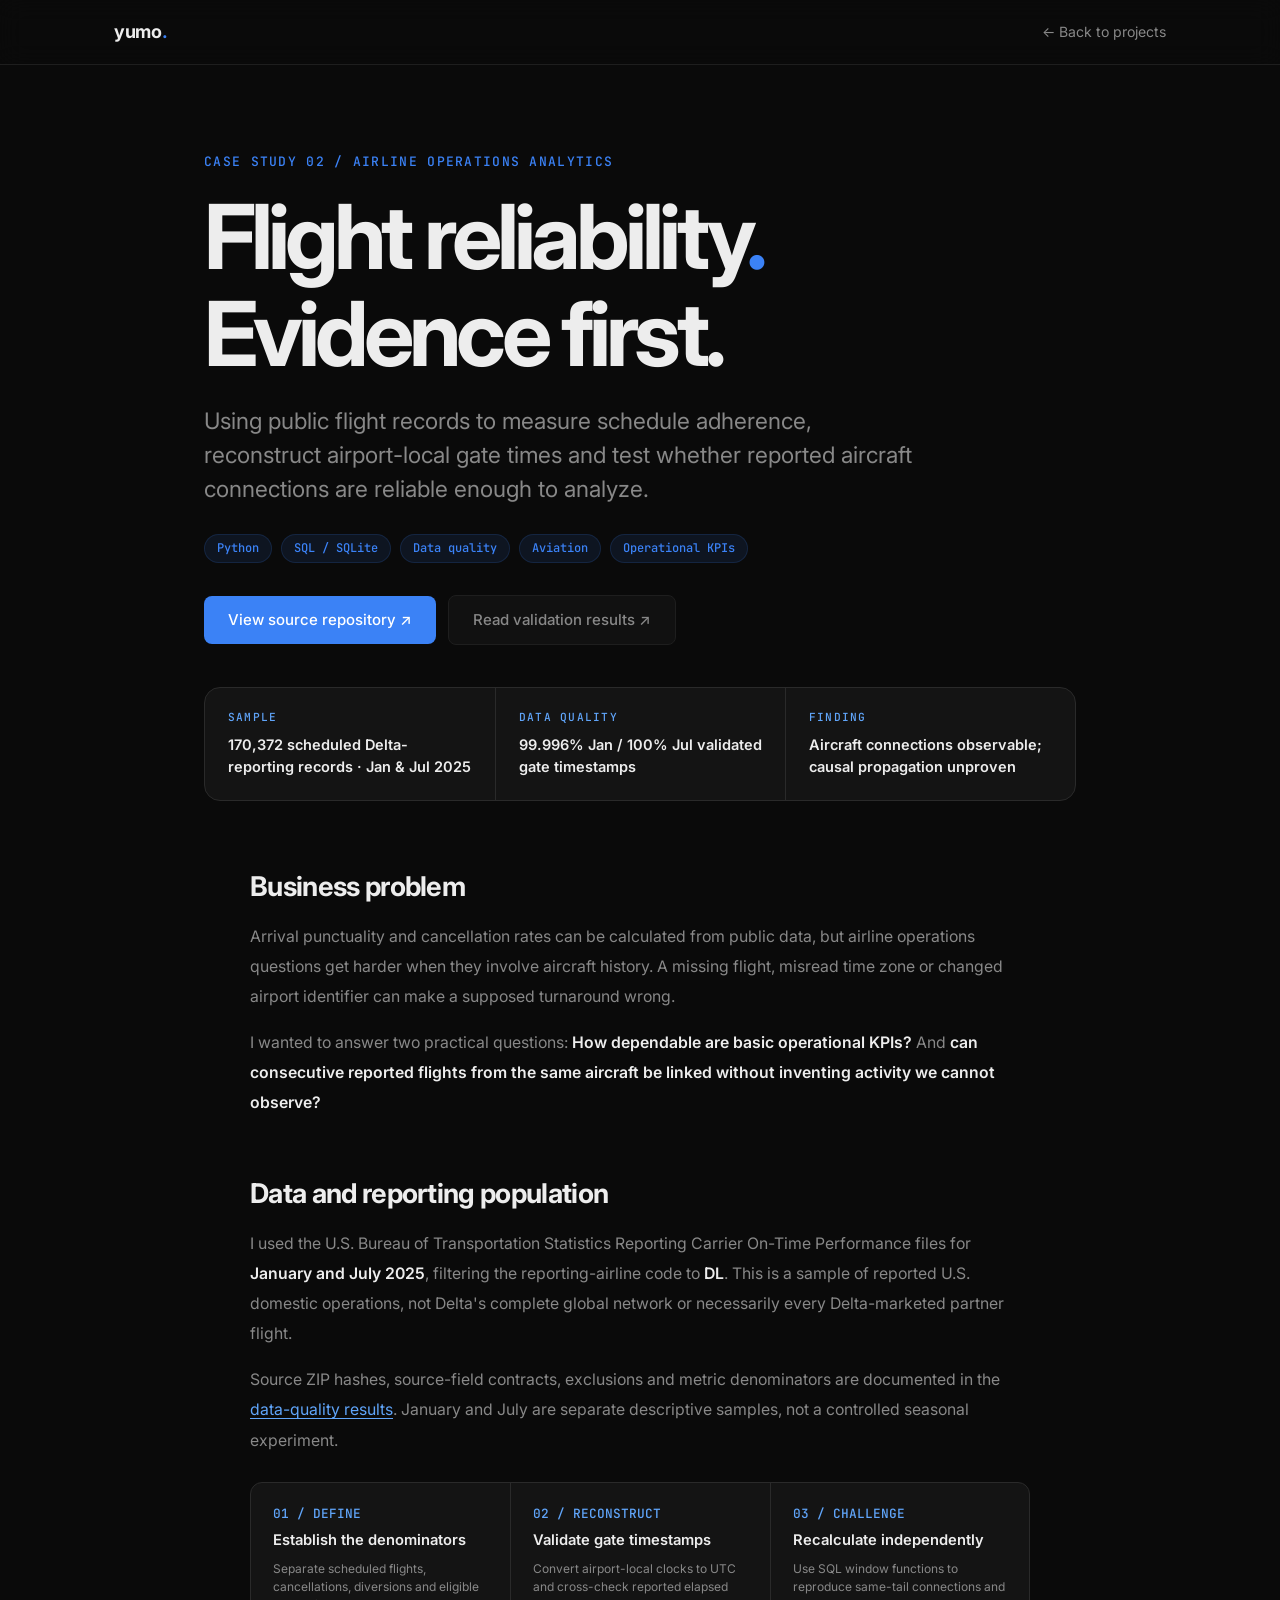
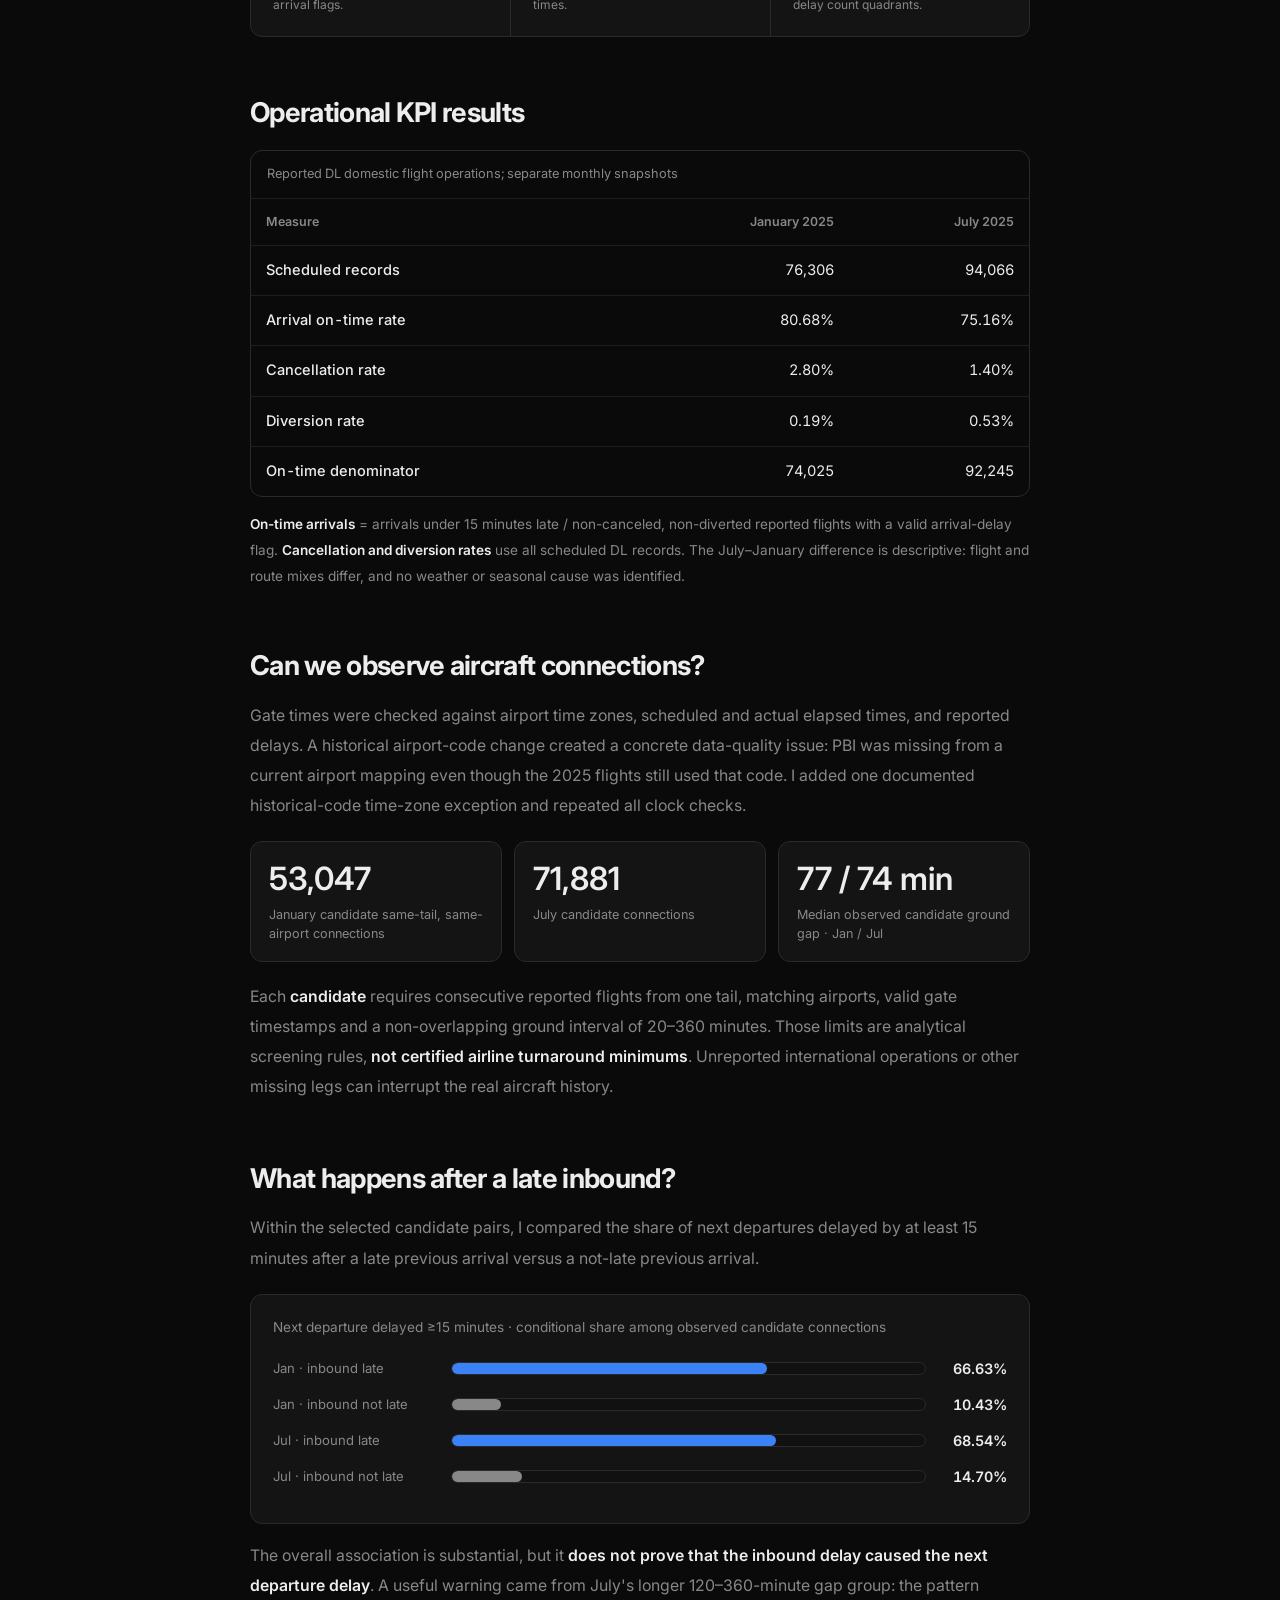
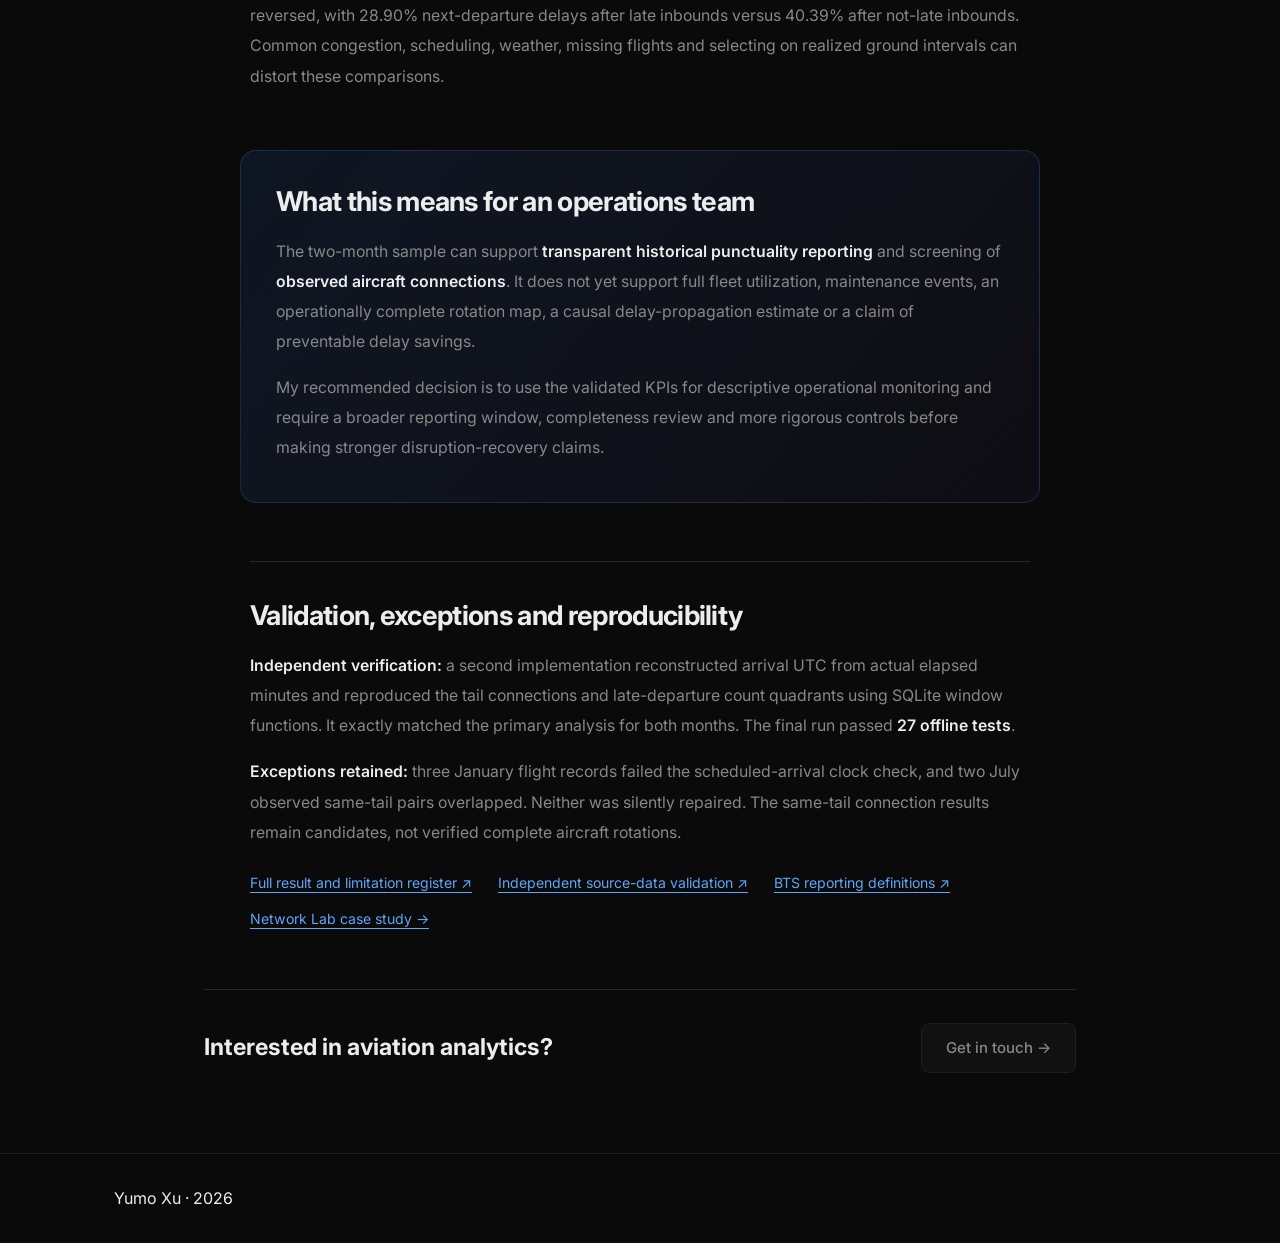
==== commit ede5afea: "fix: preserve clear evidence-boundary text for case study checks" ====
--- a/airline-operations.html
+++ b/airline-operations.html
@@ -87,7 +87,7 @@
         <div><strong>71,881</strong><span>July candidate connections</span></div>
         <div><strong>77 / 74 min</strong><span>Median observed candidate ground gap · Jan / Jul</span></div>
       </div>
-      <p>Each <strong>candidate</strong> requires consecutive reported flights from one tail, matching airports, valid gate timestamps and a non-overlapping ground interval of 20–360 minutes. Those limits are analytical screening rules, <strong>not</strong> certified airline turnaround minimums. Unreported international operations or other missing legs can interrupt the real aircraft history.</p>
+      <p>Each <strong>candidate</strong> requires consecutive reported flights from one tail, matching airports, valid gate timestamps and a non-overlapping ground interval of 20–360 minutes. Those limits are analytical screening rules, <strong>not certified airline turnaround minimums</strong>. Unreported international operations or other missing legs can interrupt the real aircraft history.</p>
     </section>
 
     <section id="association">
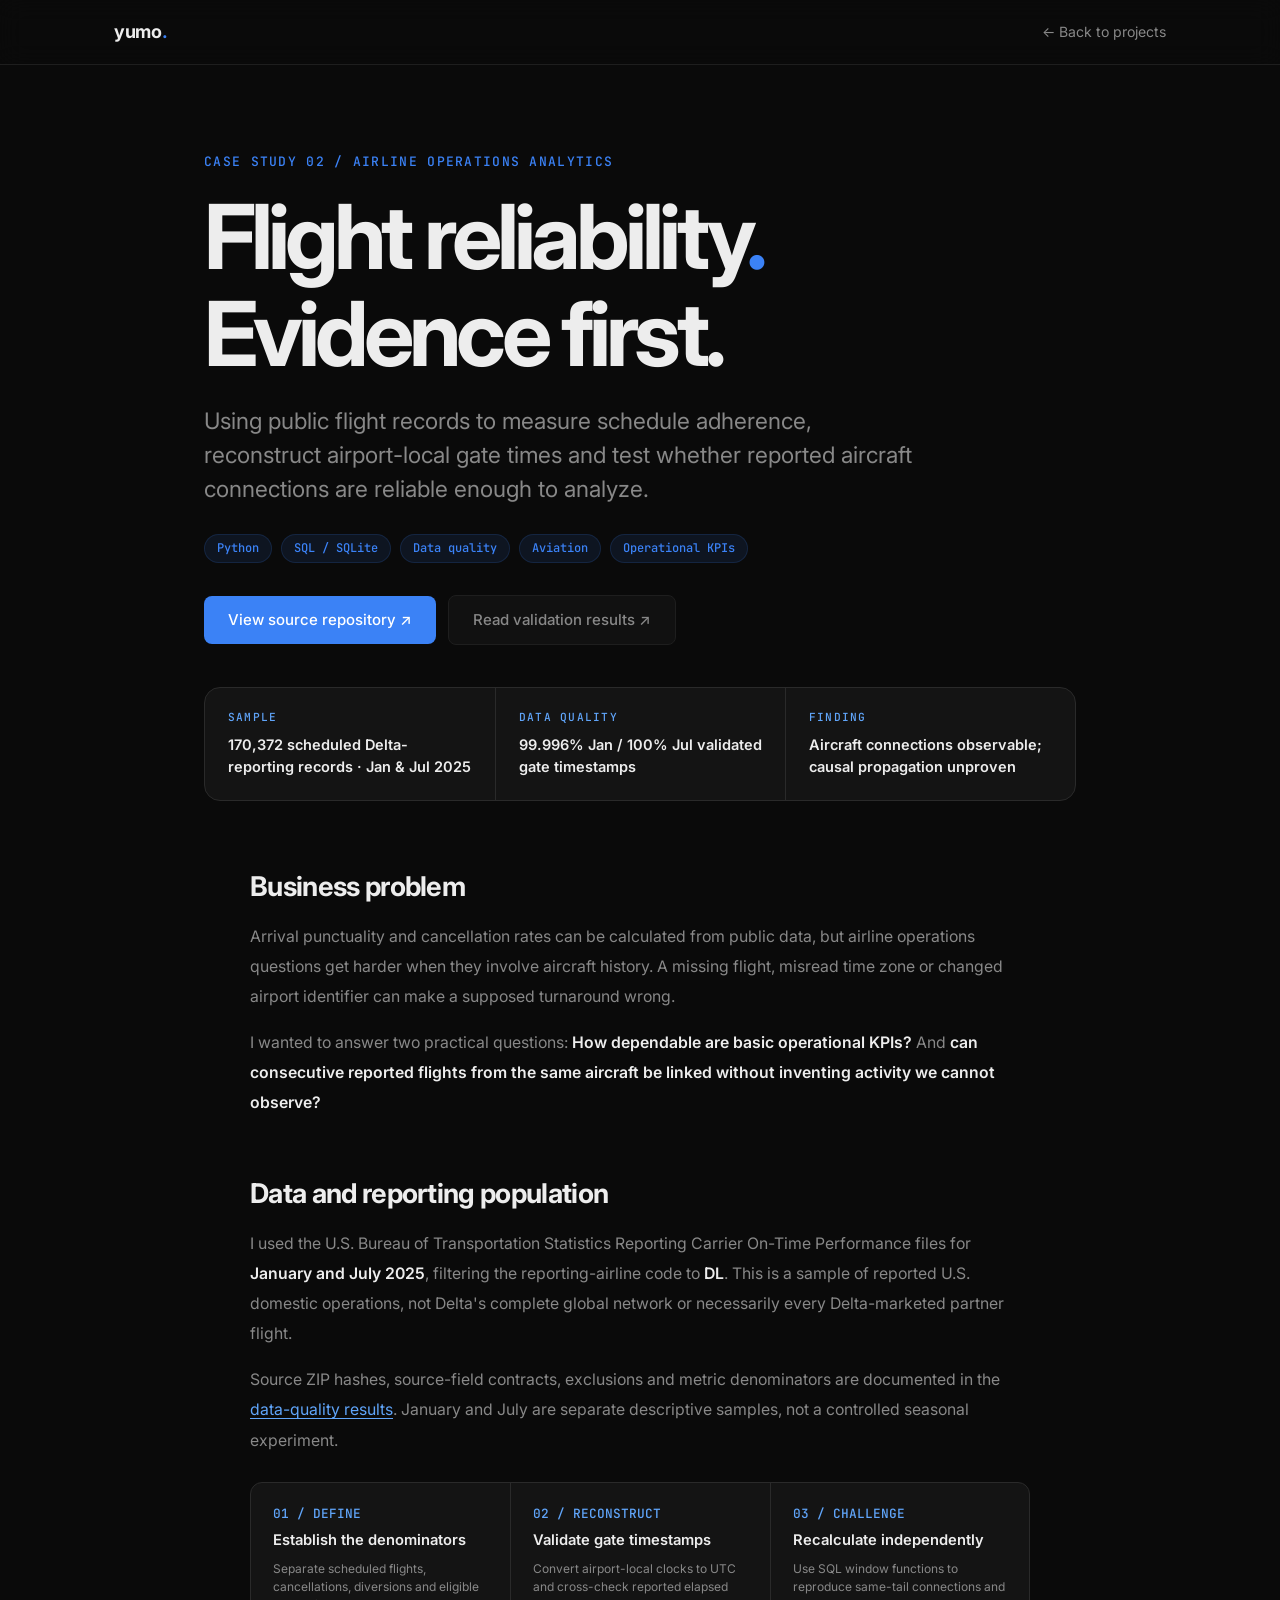
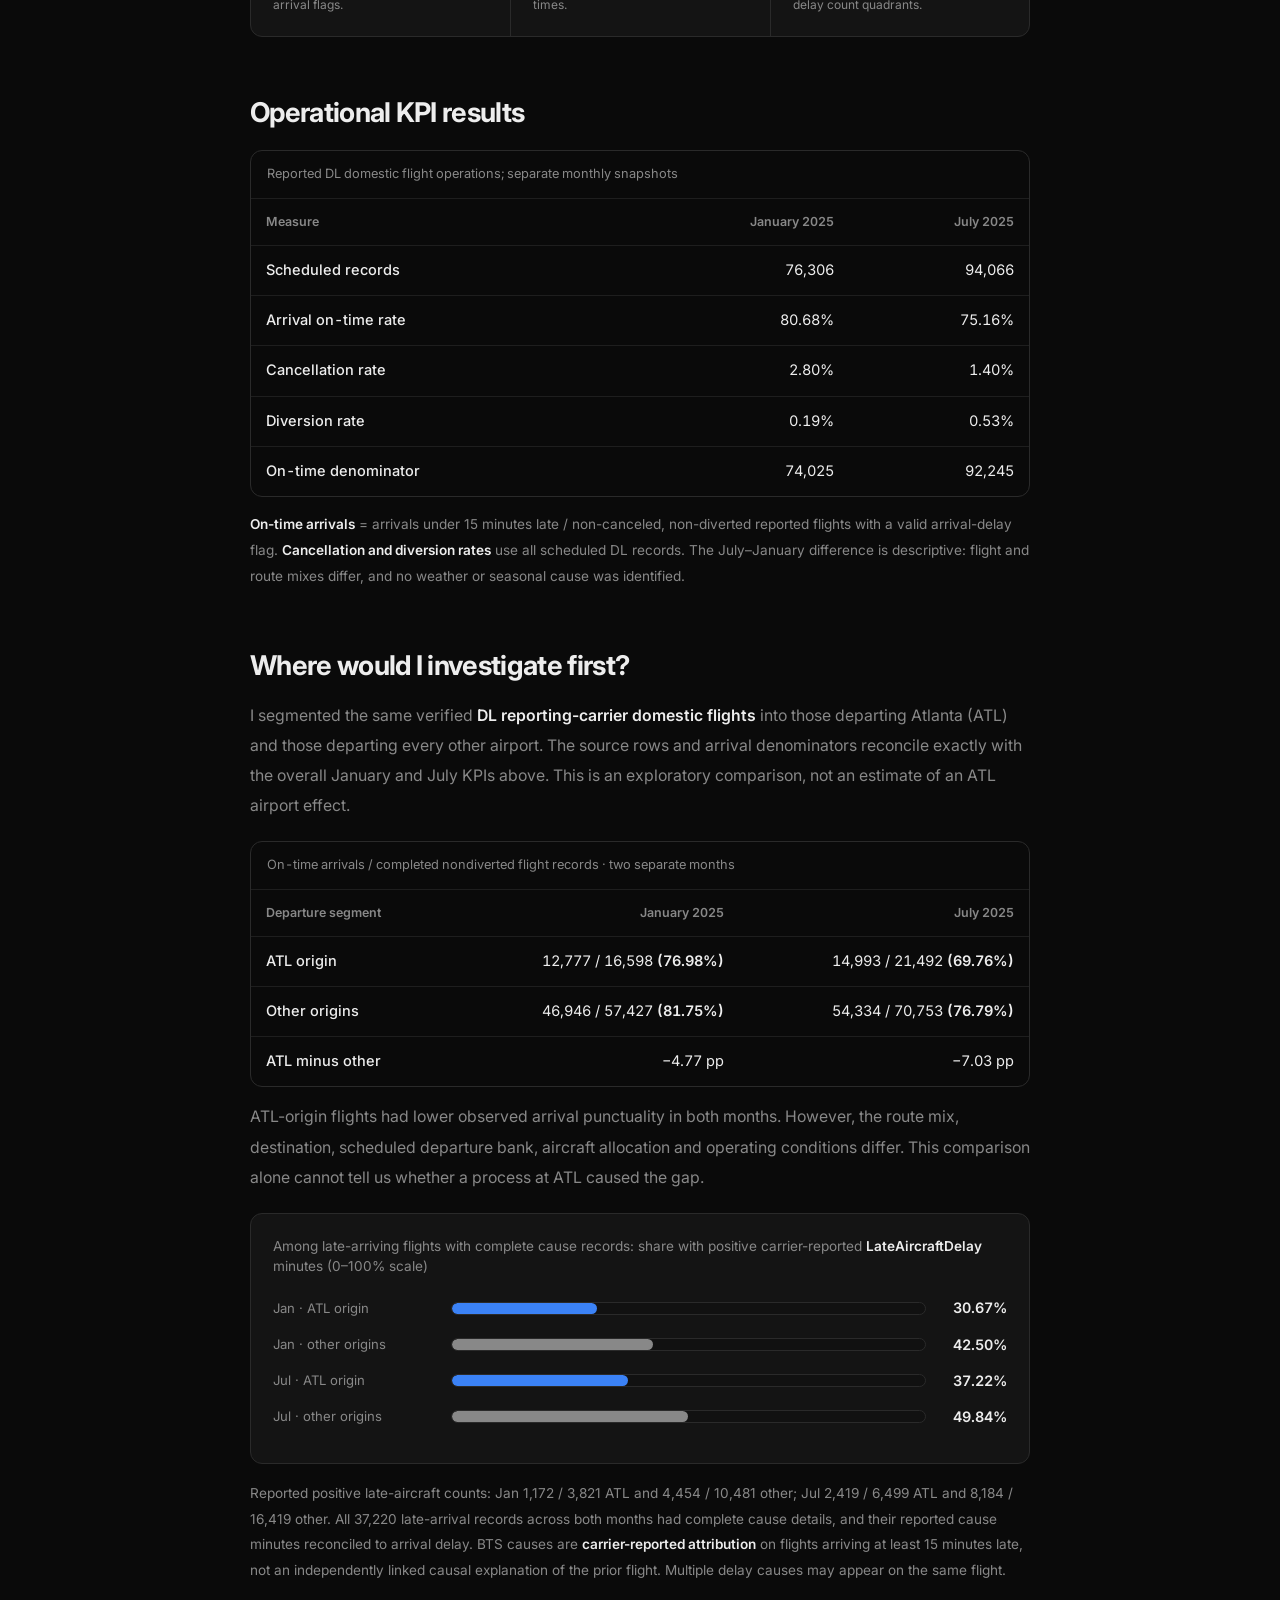
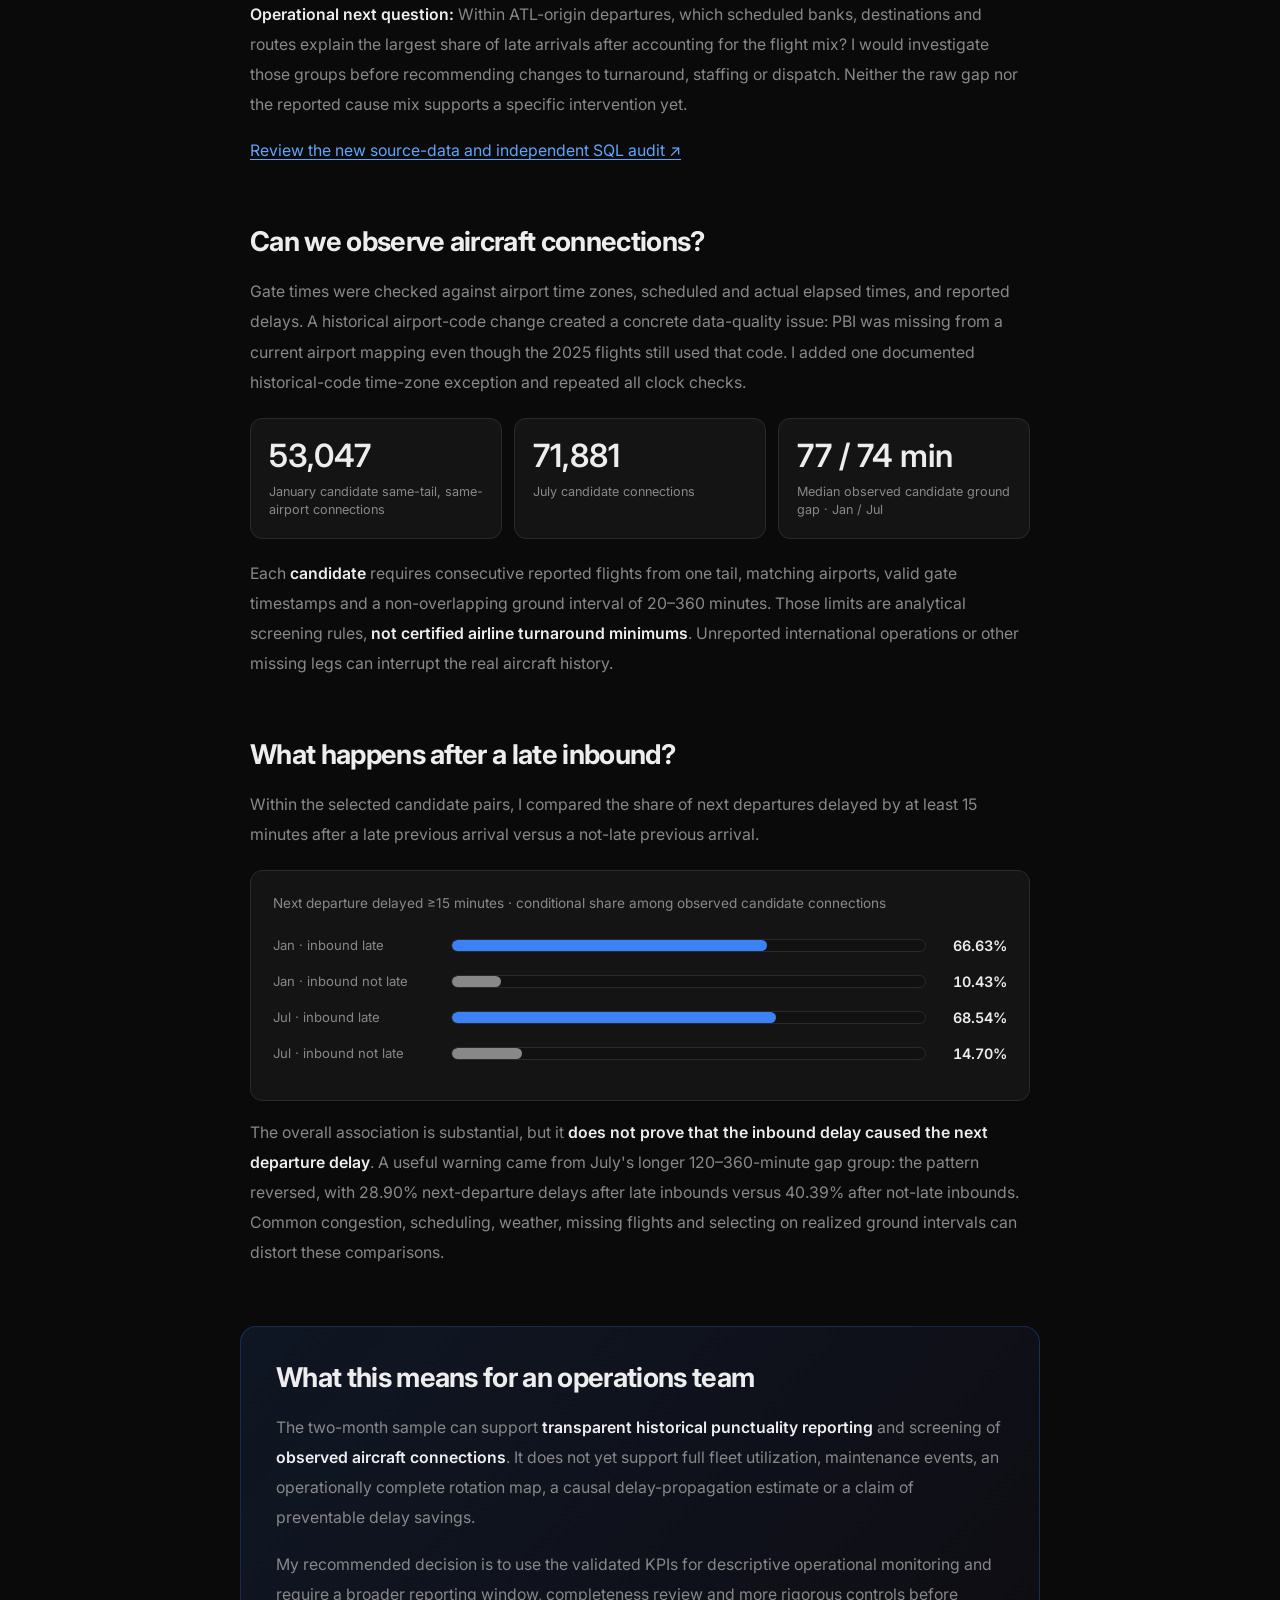
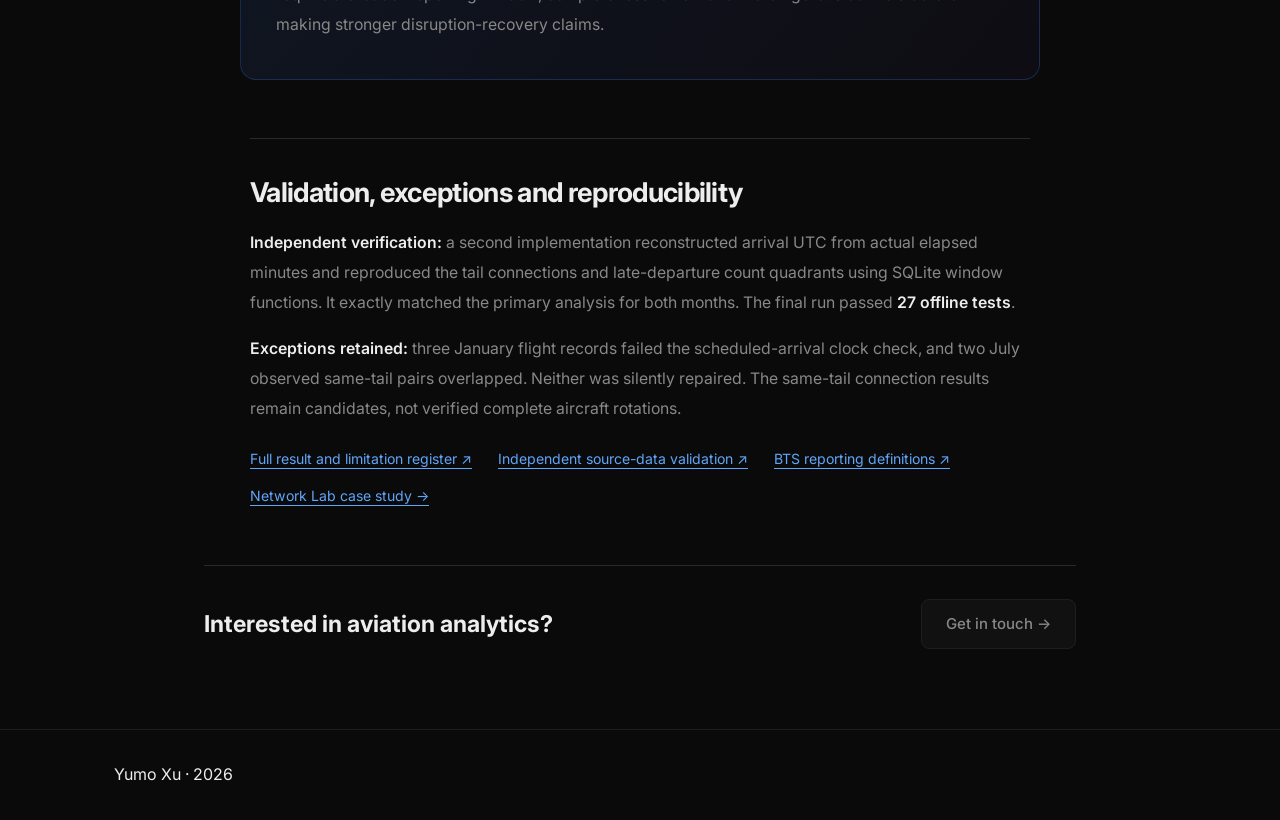
==== commit 1de36fa3: "research-page: draft Delta origin segment and reported-cause analyst exhibit" ====
--- a/airline-operations.html
+++ b/airline-operations.html
@@ -79,6 +79,33 @@
       <p class="case-table-note"><strong>On-time arrivals</strong> = arrivals under 15 minutes late / non-canceled, non-diverted reported flights with a valid arrival-delay flag. <strong>Cancellation and diversion rates</strong> use all scheduled DL records. The July–January difference is descriptive: flight and route mixes differ, and no weather or seasonal cause was identified.</p>
     </section>
 
+    <section id="origin-comparison">
+      <h2>Where would I investigate first?</h2>
+      <p>I segmented the same verified <strong>DL reporting-carrier domestic flights</strong> into those departing Atlanta (ATL) and those departing every other airport. The source rows and arrival denominators reconcile exactly with the overall January and July KPIs above. This is an exploratory comparison, not an estimate of an ATL airport effect.</p>
+      <div class="case-table-scroll" role="region" aria-label="Arrival on-time by departure origin" tabindex="0">
+        <table class="case-results-table">
+          <caption>On-time arrivals / completed nondiverted flight records · two separate months</caption>
+          <thead><tr><th scope="col">Departure segment</th><th scope="col">January 2025</th><th scope="col">July 2025</th></tr></thead>
+          <tbody>
+            <tr><th scope="row">ATL origin</th><td>12,777 / 16,598 <strong>(76.98%)</strong></td><td>14,993 / 21,492 <strong>(69.76%)</strong></td></tr>
+            <tr><th scope="row">Other origins</th><td>46,946 / 57,427 <strong>(81.75%)</strong></td><td>54,334 / 70,753 <strong>(76.79%)</strong></td></tr>
+            <tr><th scope="row">ATL minus other</th><td>−4.77 pp</td><td>−7.03 pp</td></tr>
+          </tbody>
+        </table>
+      </div>
+      <p>ATL-origin flights had lower observed arrival punctuality in both months. However, the route mix, destination, scheduled departure bank, aircraft allocation and operating conditions differ. This comparison alone cannot tell us whether a process at ATL caused the gap.</p>
+      <figure class="ops-figure" aria-labelledby="reported-late-aircraft-title">
+        <figcaption id="reported-late-aircraft-title">Among late-arriving flights with complete cause records: share with positive carrier-reported <strong>LateAircraftDelay</strong> minutes (0–100% scale)</figcaption>
+        <div class="ops-bar-row"><span>Jan · ATL origin</span><div class="ops-bar-track"><div class="ops-bar-fill" style="width:30.67%"></div></div><strong>30.67%</strong></div>
+        <div class="ops-bar-row"><span>Jan · other origins</span><div class="ops-bar-track"><div class="ops-bar-fill ops-bar-muted" style="width:42.50%"></div></div><strong>42.50%</strong></div>
+        <div class="ops-bar-row"><span>Jul · ATL origin</span><div class="ops-bar-track"><div class="ops-bar-fill" style="width:37.22%"></div></div><strong>37.22%</strong></div>
+        <div class="ops-bar-row"><span>Jul · other origins</span><div class="ops-bar-track"><div class="ops-bar-fill ops-bar-muted" style="width:49.84%"></div></div><strong>49.84%</strong></div>
+      </figure>
+      <p class="case-table-note">Reported positive late-aircraft counts: Jan 1,172 / 3,821 ATL and 4,454 / 10,481 other; Jul 2,419 / 6,499 ATL and 8,184 / 16,419 other. All 37,220 late-arrival records across both months had complete cause details, and their reported cause minutes reconciled to arrival delay. BTS causes are <strong>carrier-reported attribution</strong> on flights arriving at least 15 minutes late, not an independently linked causal explanation of the prior flight. Multiple delay causes may appear on the same flight.</p>
+      <p><strong>Operational next question:</strong> Within ATL-origin departures, which scheduled banks, destinations and routes explain the largest share of late arrivals after accounting for the flight mix? I would investigate those groups before recommending changes to turnaround, staffing or dispatch. Neither the raw gap nor the reported cause mix supports a specific intervention yet.</p>
+      <p><a class="case-inline-link" href="https://github.com/yumorepos/fleet-tracker/pull/12" target="_blank" rel="noopener noreferrer">Review the new source-data and independent SQL audit ↗</a></p>
+    </section>
+
     <section id="connections">
       <h2>Can we observe aircraft connections?</h2>
       <p>Gate times were checked against airport time zones, scheduled and actual elapsed times, and reported delays. A historical airport-code change created a concrete data-quality issue: PBI was missing from a current airport mapping even though the 2025 flights still used that code. I added one documented historical-code time-zone exception and repeated all clock checks.</p>
--- a/style.css
+++ b/style.css
@@ -1006,3 +1006,15 @@
 .ops-bar-fill{height:100%;border-radius:7px;background:var(--accent);min-width:1px}
 .ops-bar-muted{background:var(--text-secondary)}
 @media(max-width:600px){.ops-bar-row{grid-template-columns:1fr 68px;gap:7px 12px}.ops-bar-row>span{grid-column:1 / -1}.ops-figure{padding:16px}}
+
+
+/* Aviation-first homepage: separate three flagship case studies from archives. */
+.portfolio-intro{max-width:750px;color:var(--text-secondary);margin:-24px 0 32px;line-height:1.7}
+.portfolio-subheading{font-size:clamp(1.04rem,2.4vw,1.35rem);font-weight:650;letter-spacing:-.015em;margin:34px 0 17px}
+.portfolio-series{font:500 .7rem/1.5 var(--mono);letter-spacing:.09em;color:var(--accent-hover);margin-bottom:10px}
+.portfolio-kpi{font-size:.83rem;color:var(--text-secondary);line-height:1.6;padding-top:5px}
+.portfolio-kpi strong{color:var(--text)}
+.aviation-portfolio-grid{grid-template-columns:repeat(2,minmax(0,1fr))}
+.portfolio-secondary{border-top:1px solid var(--border-hover);margin-top:46px;padding-top:18px}
+.portfolio-secondary-note{color:var(--text-secondary);font-size:.88rem;max-width:720px;margin:-4px 0 20px}
+@media(max-width:768px){.aviation-portfolio-grid{grid-template-columns:1fr}.portfolio-intro{margin:-24px 0 24px}}
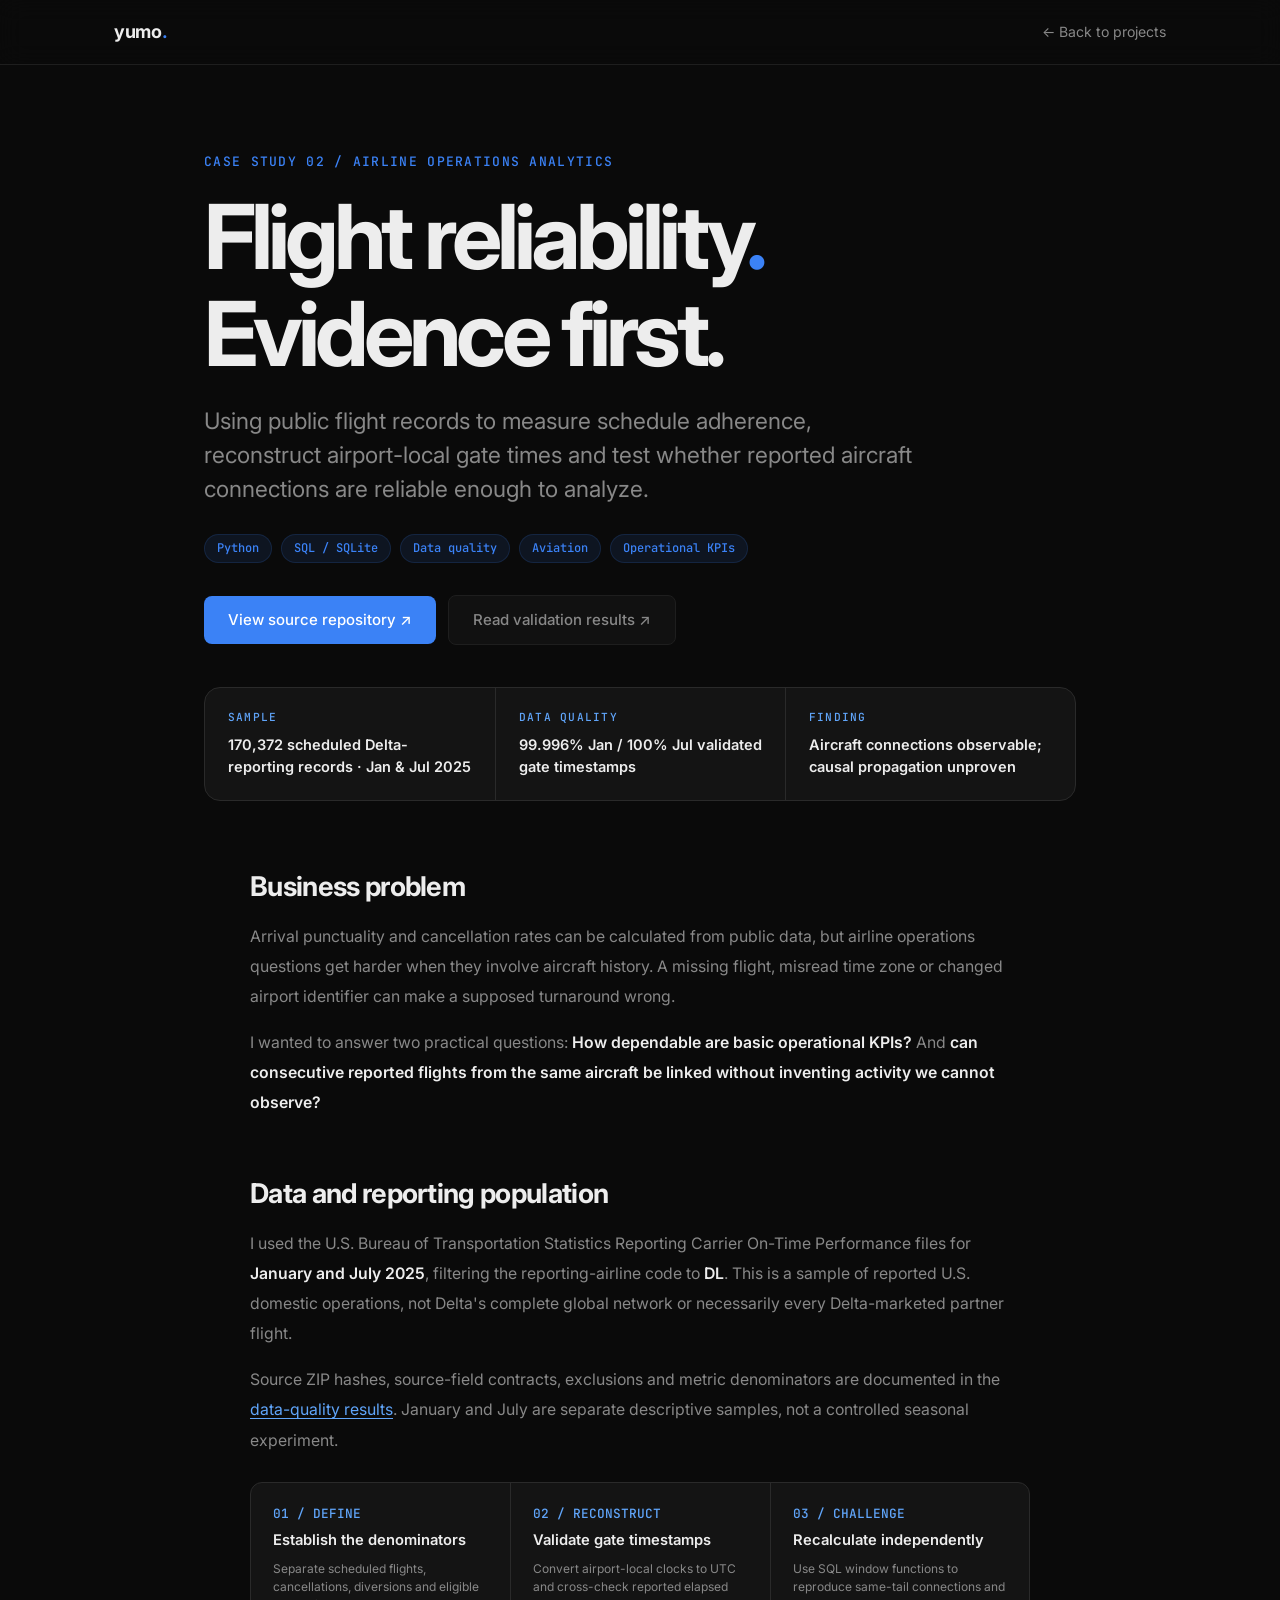
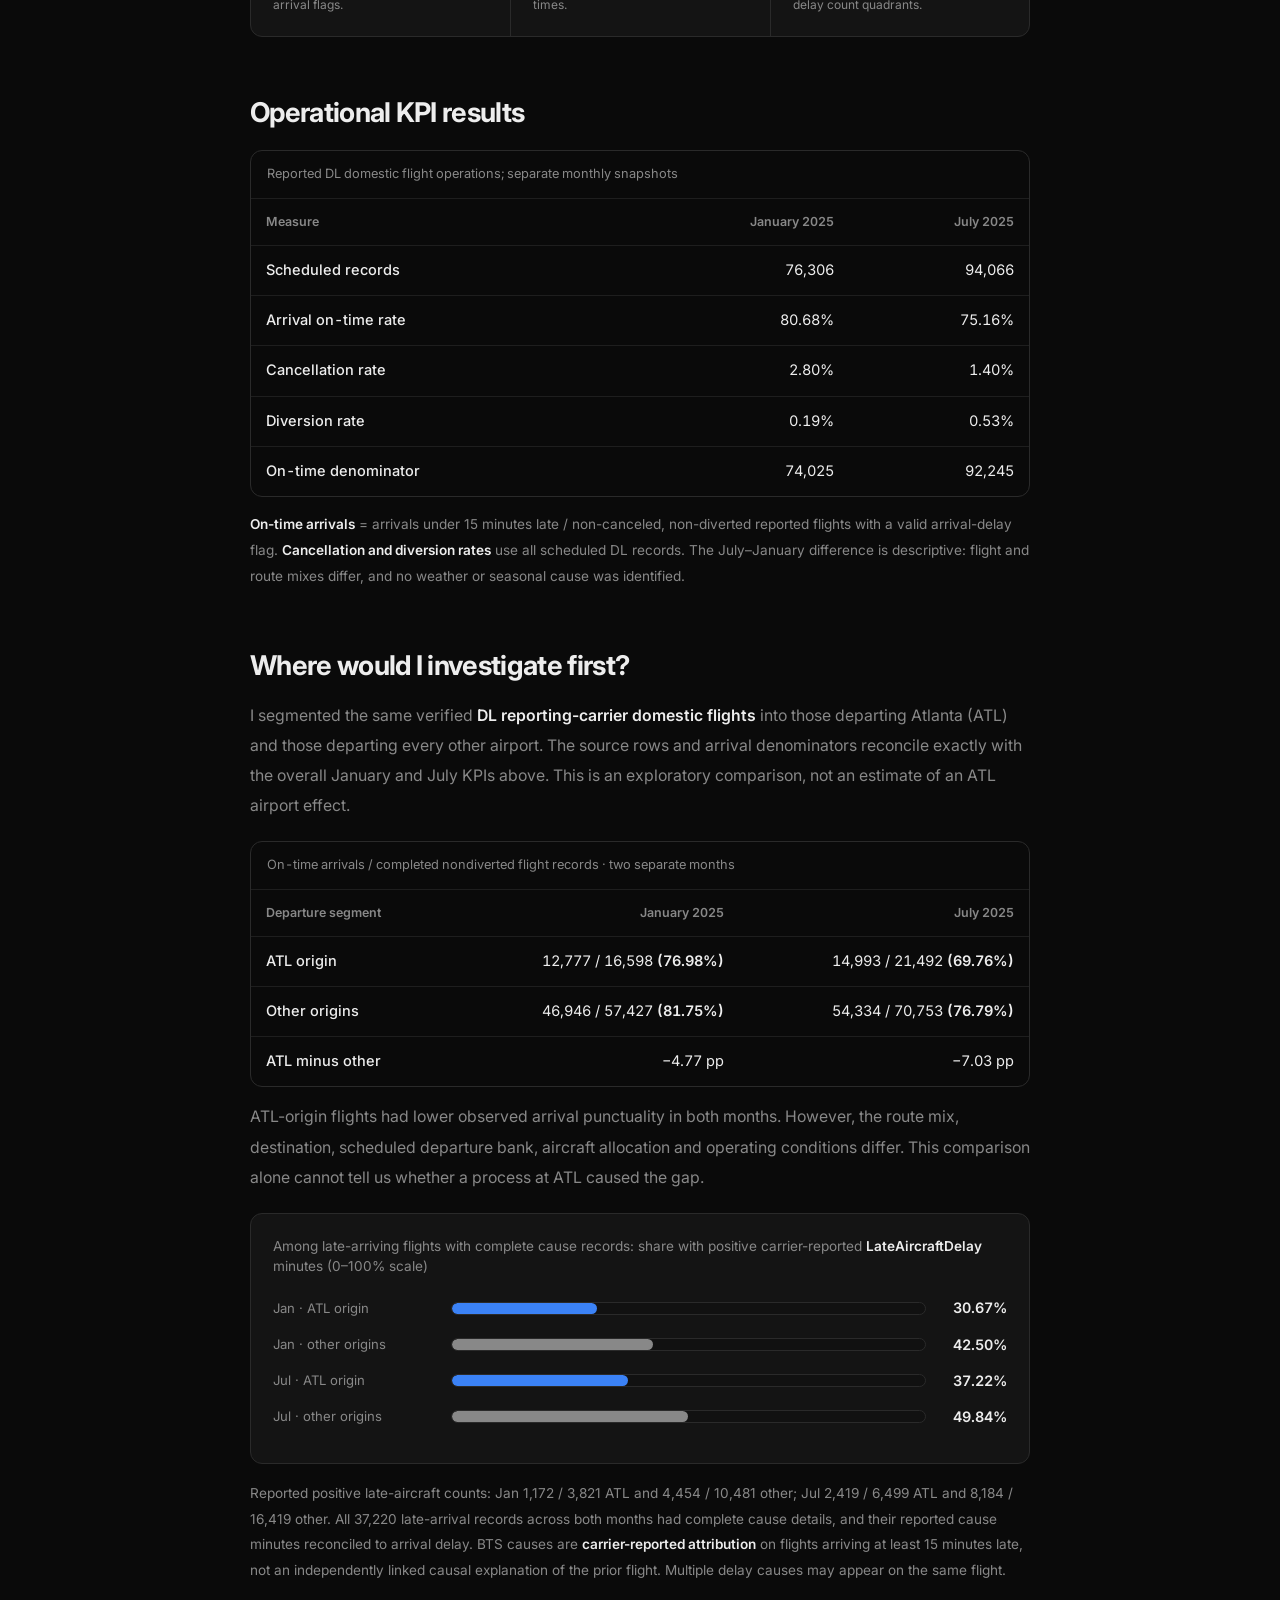
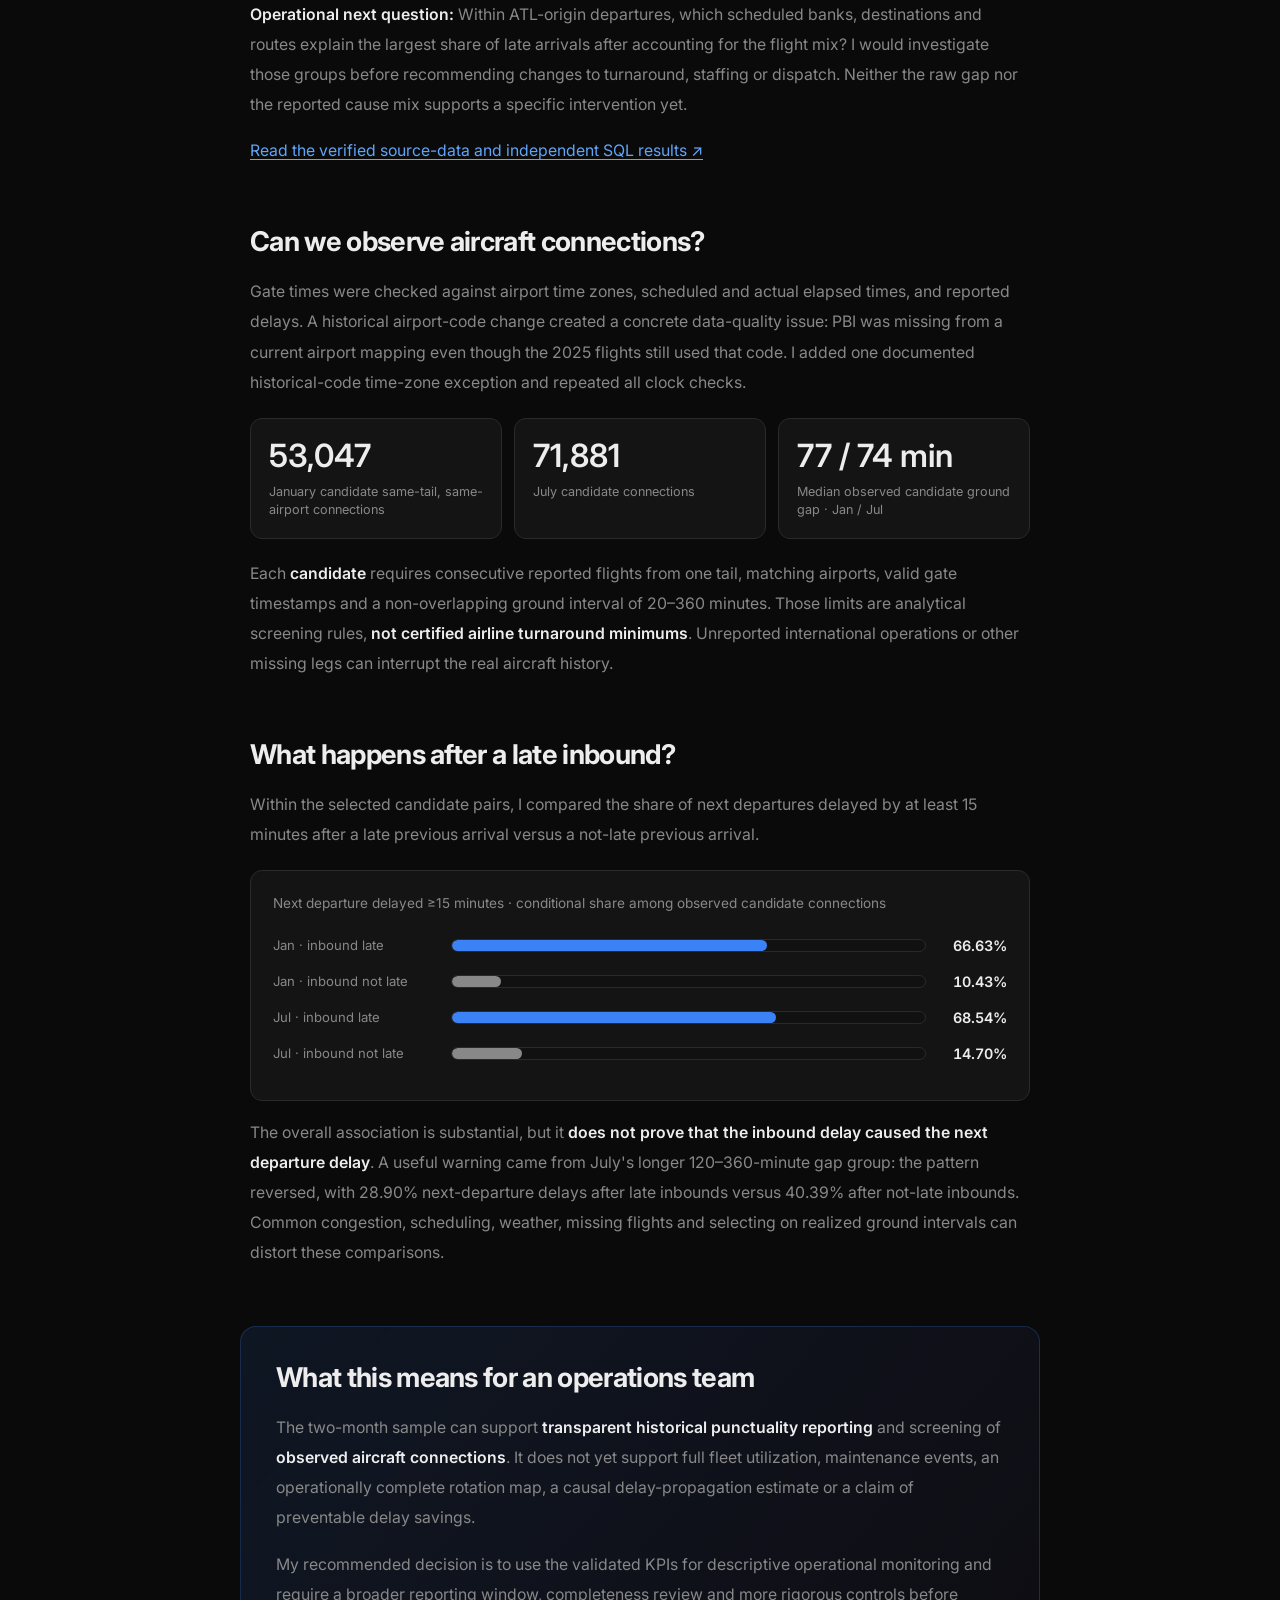
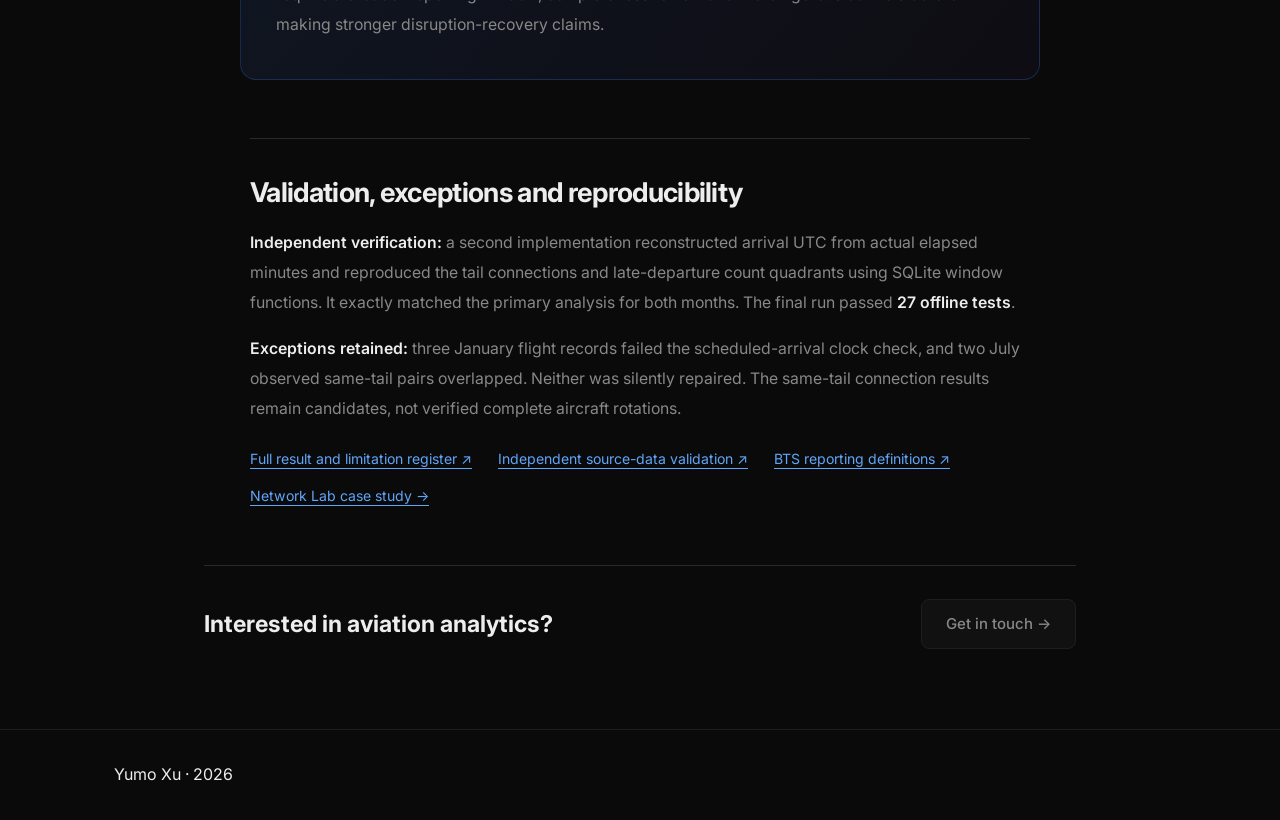
==== commit 509a5aaa: "docs: link ATL exhibit to merged independently verified source results" ====
--- a/airline-operations.html
+++ b/airline-operations.html
@@ -103,7 +103,7 @@
       </figure>
       <p class="case-table-note">Reported positive late-aircraft counts: Jan 1,172 / 3,821 ATL and 4,454 / 10,481 other; Jul 2,419 / 6,499 ATL and 8,184 / 16,419 other. All 37,220 late-arrival records across both months had complete cause details, and their reported cause minutes reconciled to arrival delay. BTS causes are <strong>carrier-reported attribution</strong> on flights arriving at least 15 minutes late, not an independently linked causal explanation of the prior flight. Multiple delay causes may appear on the same flight.</p>
       <p><strong>Operational next question:</strong> Within ATL-origin departures, which scheduled banks, destinations and routes explain the largest share of late arrivals after accounting for the flight mix? I would investigate those groups before recommending changes to turnaround, staffing or dispatch. Neither the raw gap nor the reported cause mix supports a specific intervention yet.</p>
-      <p><a class="case-inline-link" href="https://github.com/yumorepos/fleet-tracker/pull/12" target="_blank" rel="noopener noreferrer">Review the new source-data and independent SQL audit ↗</a></p>
+      <p><a class="case-inline-link" href="https://github.com/yumorepos/fleet-tracker/blob/main/docs/BTS_DELTA_SEGMENT_2025_RESULTS.md" target="_blank" rel="noopener noreferrer">Read the verified source-data and independent SQL results ↗</a></p>
     </section>
 
     <section id="connections">
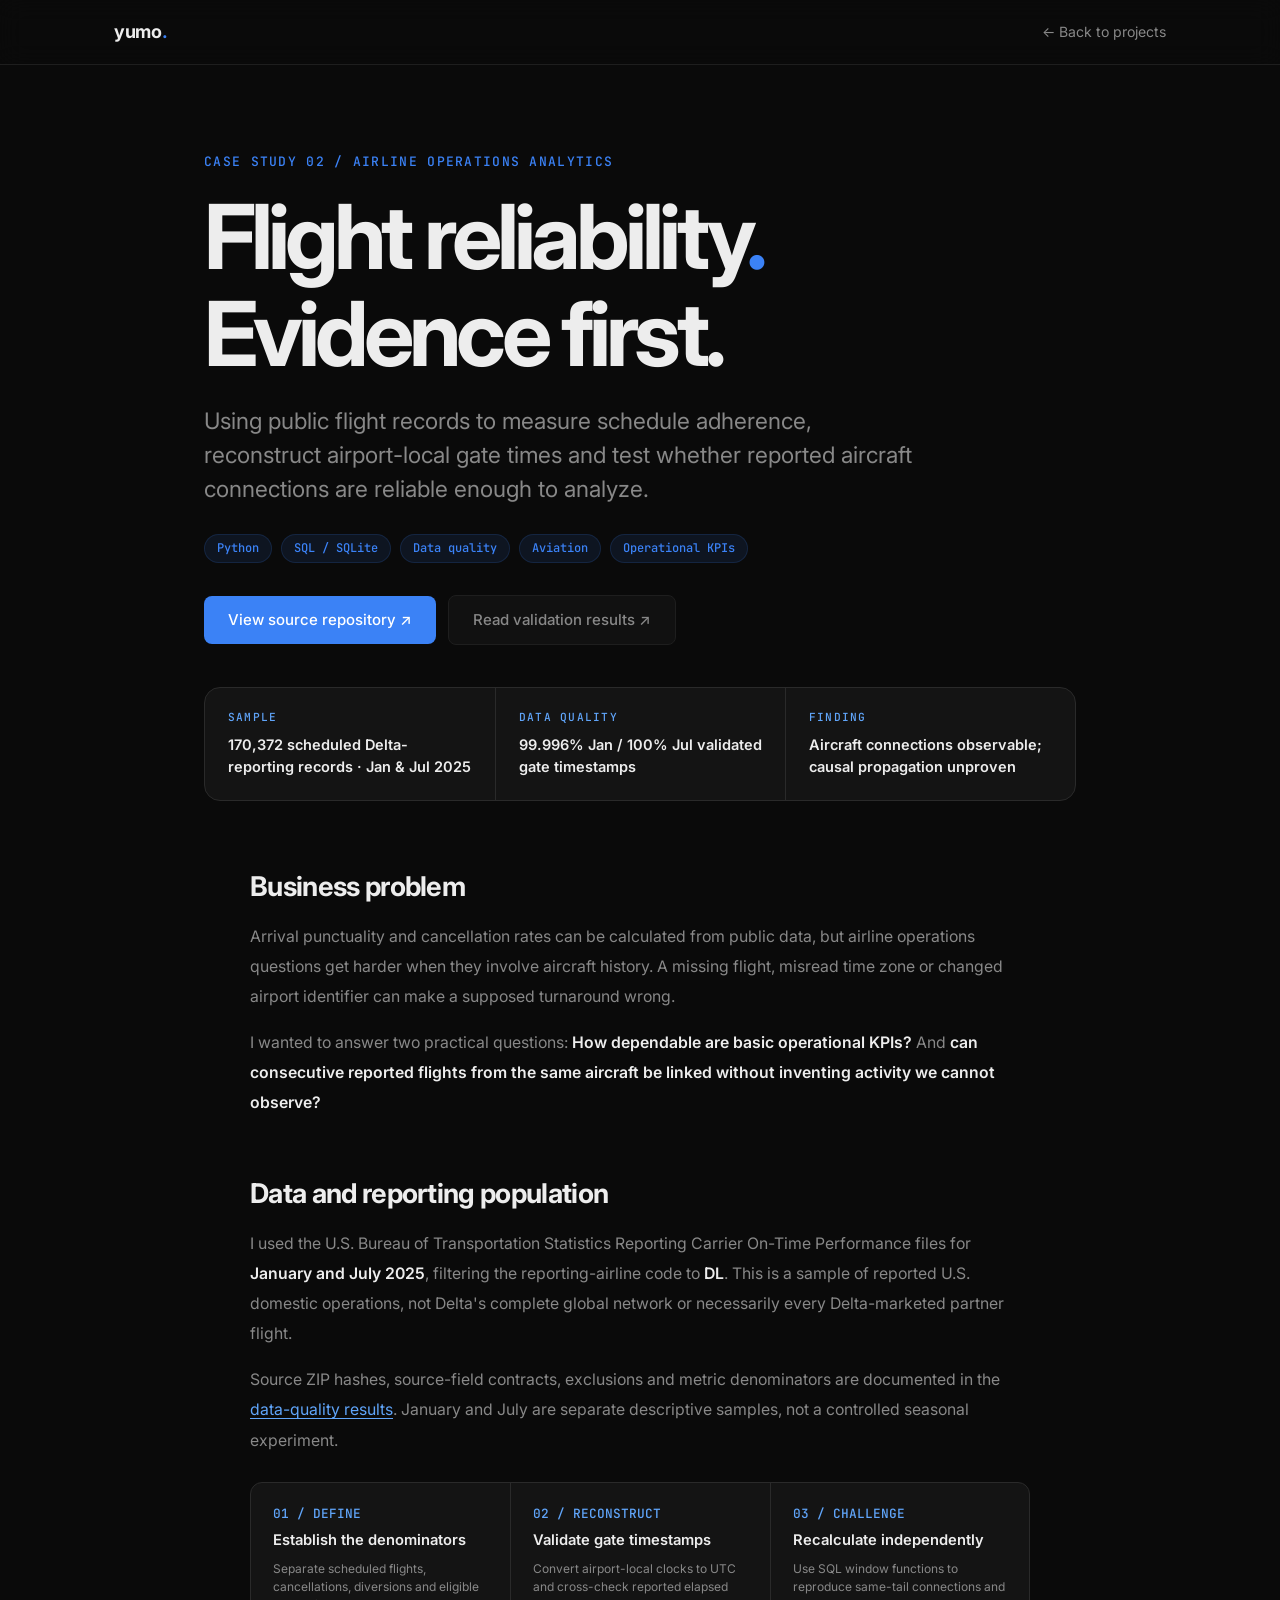
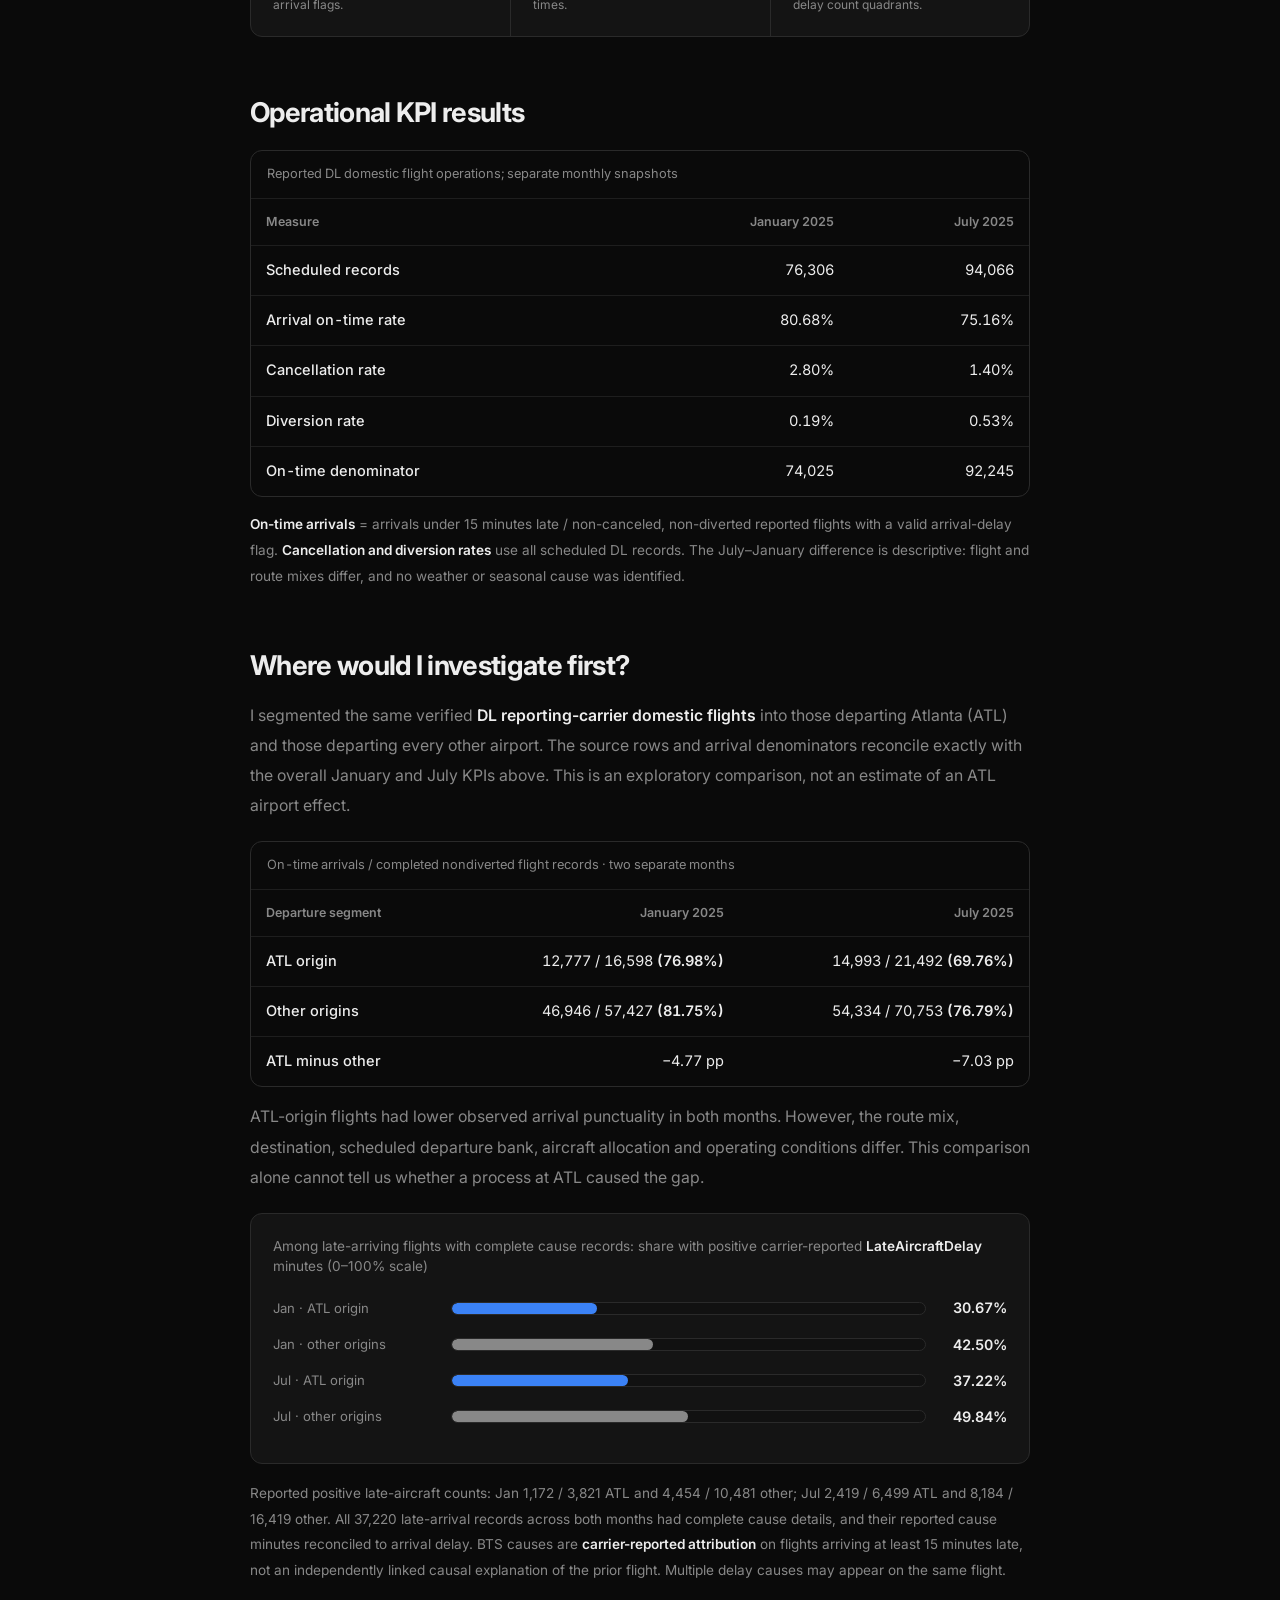
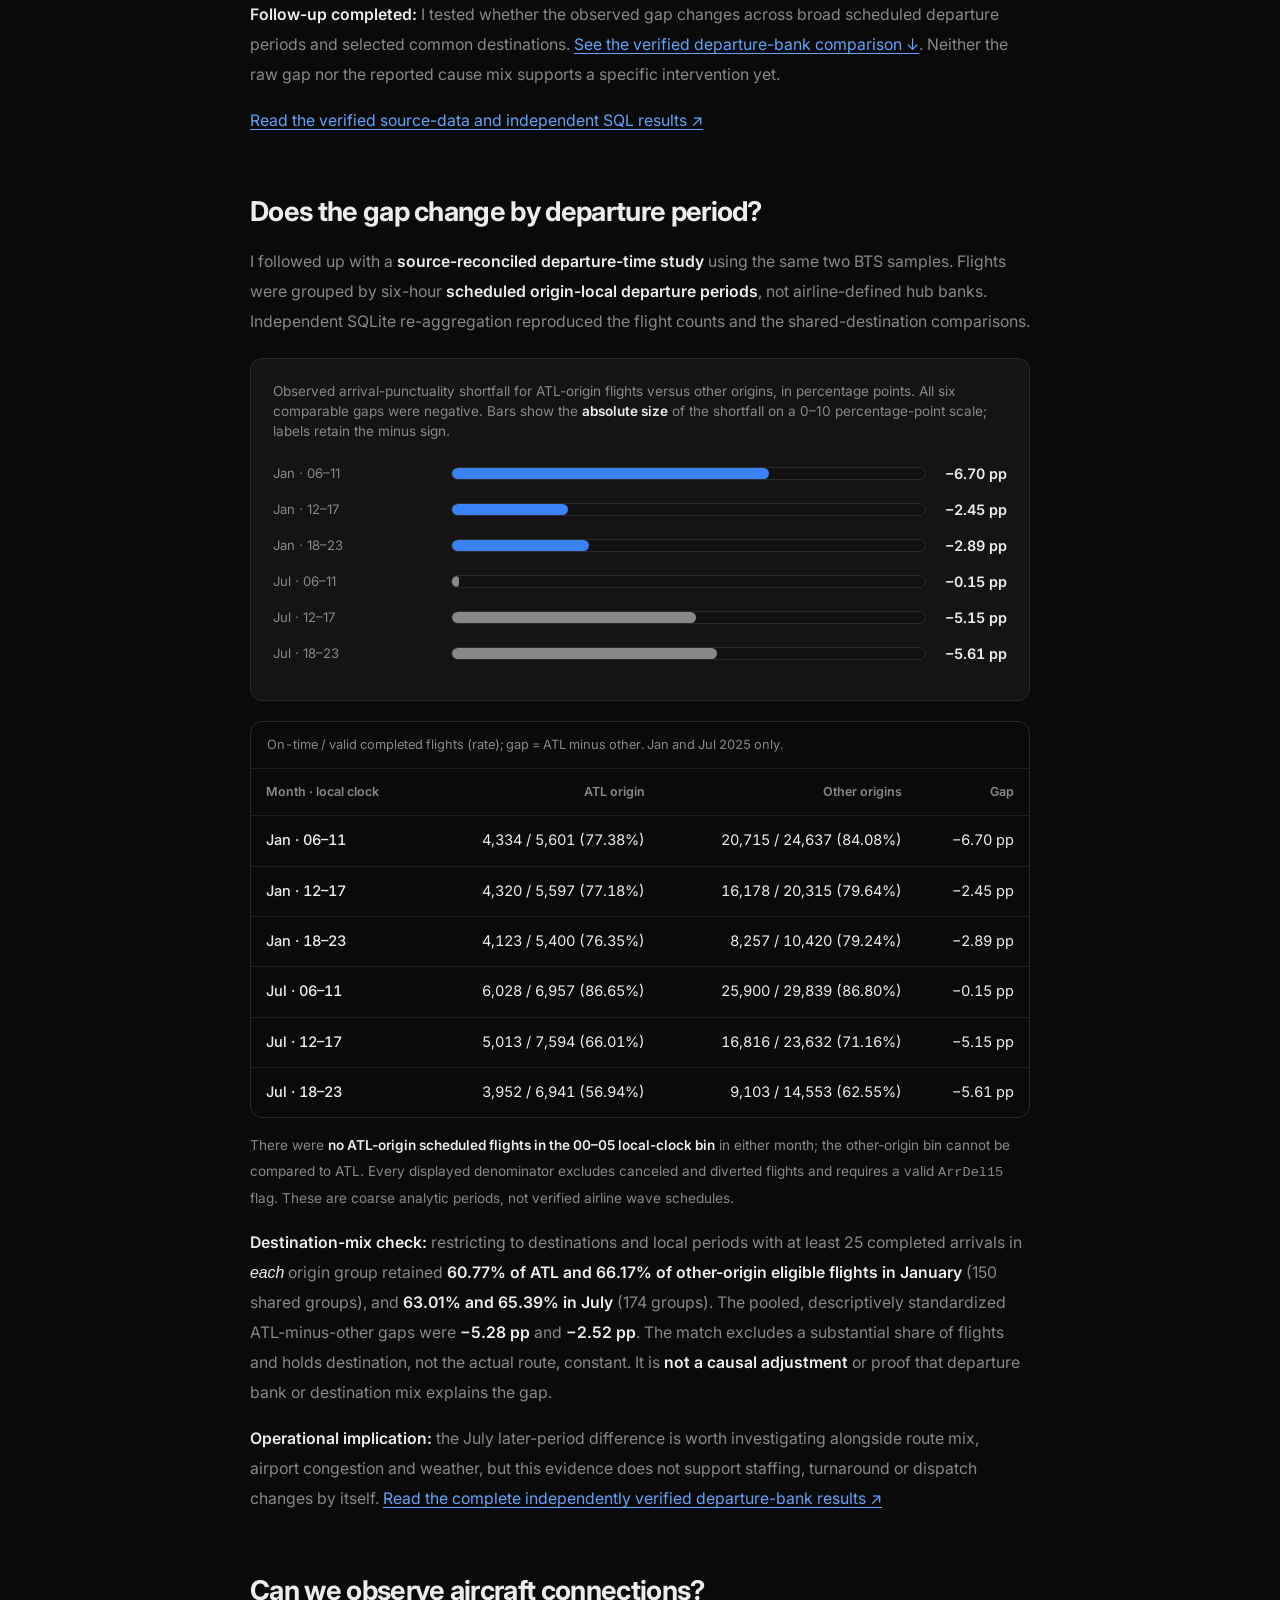
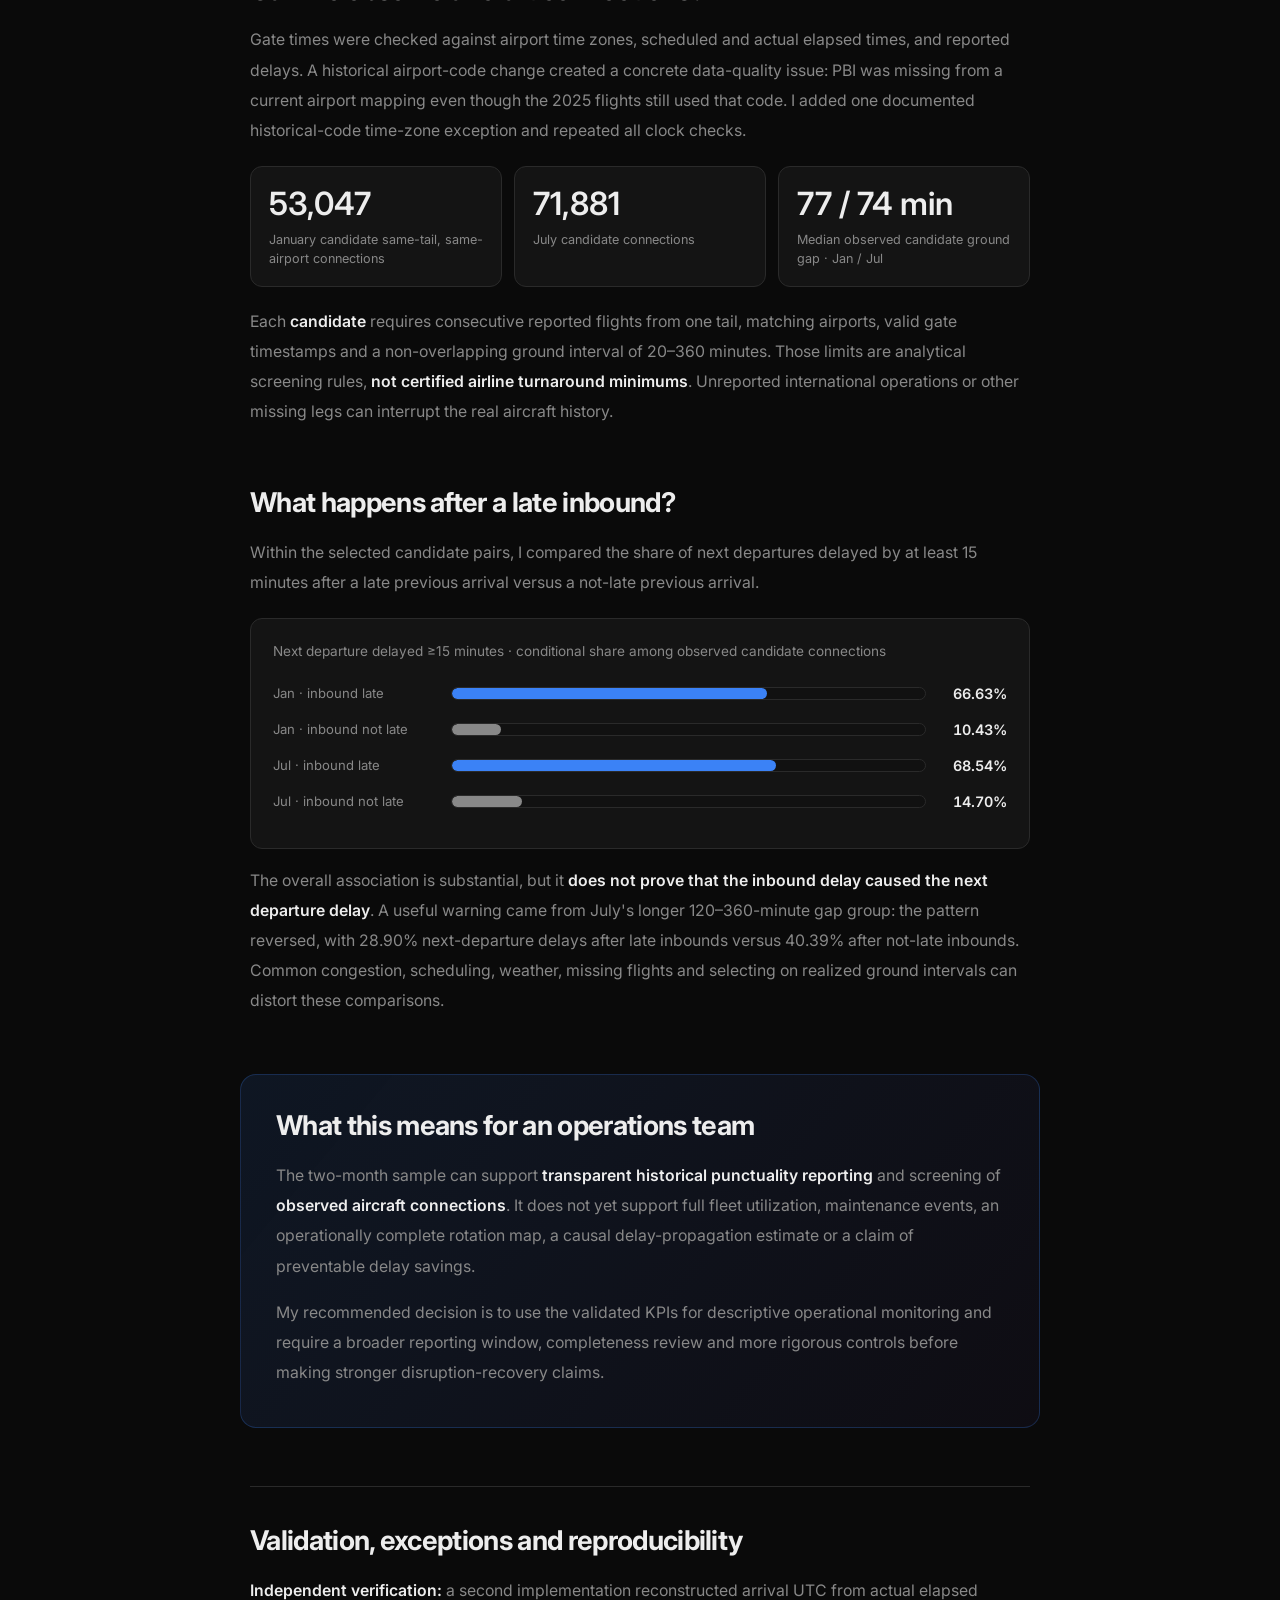
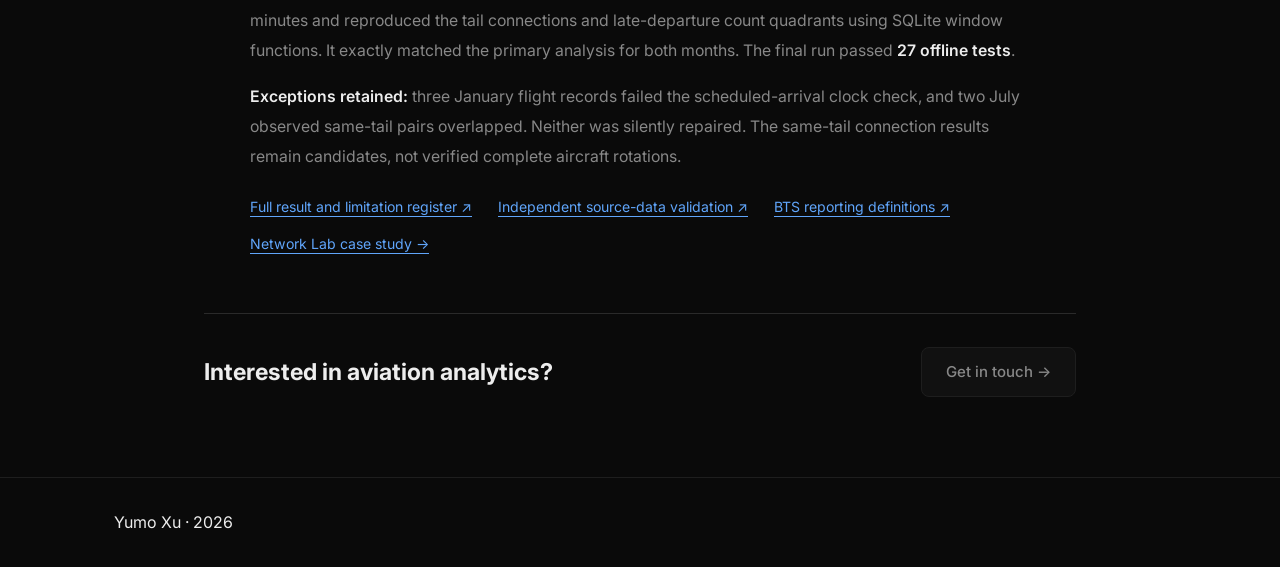
==== commit a77a8ed3: "portfolio: publish verified Delta departure-period evidence and bounded matched comparison" ====
--- a/airline-operations.html
+++ b/airline-operations.html
@@ -102,8 +102,39 @@
         <div class="ops-bar-row"><span>Jul · other origins</span><div class="ops-bar-track"><div class="ops-bar-fill ops-bar-muted" style="width:49.84%"></div></div><strong>49.84%</strong></div>
       </figure>
       <p class="case-table-note">Reported positive late-aircraft counts: Jan 1,172 / 3,821 ATL and 4,454 / 10,481 other; Jul 2,419 / 6,499 ATL and 8,184 / 16,419 other. All 37,220 late-arrival records across both months had complete cause details, and their reported cause minutes reconciled to arrival delay. BTS causes are <strong>carrier-reported attribution</strong> on flights arriving at least 15 minutes late, not an independently linked causal explanation of the prior flight. Multiple delay causes may appear on the same flight.</p>
-      <p><strong>Operational next question:</strong> Within ATL-origin departures, which scheduled banks, destinations and routes explain the largest share of late arrivals after accounting for the flight mix? I would investigate those groups before recommending changes to turnaround, staffing or dispatch. Neither the raw gap nor the reported cause mix supports a specific intervention yet.</p>
+      <p><strong>Follow-up completed:</strong> I tested whether the observed gap changes across broad scheduled departure periods and selected common destinations. <a class="case-inline-link" href="#departure-banks">See the verified departure-bank comparison ↓</a>. Neither the raw gap nor the reported cause mix supports a specific intervention yet.</p>
       <p><a class="case-inline-link" href="https://github.com/yumorepos/fleet-tracker/blob/main/docs/BTS_DELTA_SEGMENT_2025_RESULTS.md" target="_blank" rel="noopener noreferrer">Read the verified source-data and independent SQL results ↗</a></p>
+    </section>
+
+    <section id="departure-banks">
+      <h2>Does the gap change by departure period?</h2>
+      <p>I followed up with a <strong>source-reconciled departure-time study</strong> using the same two BTS samples. Flights were grouped by six-hour <strong>scheduled origin-local departure periods</strong>, not airline-defined hub banks. Independent SQLite re-aggregation reproduced the flight counts and the shared-destination comparisons.</p>
+      <figure class="ops-figure" aria-labelledby="bank-gap-heading">
+        <figcaption id="bank-gap-heading">Observed arrival-punctuality shortfall for ATL-origin flights versus other origins, in percentage points. All six comparable gaps were negative. Bars show the <strong>absolute size</strong> of the shortfall on a 0–10 percentage-point scale; labels retain the minus sign.</figcaption>
+        <div class="ops-bar-row"><span>Jan · 06–11</span><div class="ops-bar-track" aria-hidden="true"><div class="ops-bar-fill" style="width:67%"></div></div><strong>−6.70 pp</strong></div>
+        <div class="ops-bar-row"><span>Jan · 12–17</span><div class="ops-bar-track" aria-hidden="true"><div class="ops-bar-fill" style="width:24.5%"></div></div><strong>−2.45 pp</strong></div>
+        <div class="ops-bar-row"><span>Jan · 18–23</span><div class="ops-bar-track" aria-hidden="true"><div class="ops-bar-fill" style="width:28.9%"></div></div><strong>−2.89 pp</strong></div>
+        <div class="ops-bar-row"><span>Jul · 06–11</span><div class="ops-bar-track" aria-hidden="true"><div class="ops-bar-fill ops-bar-muted" style="width:1.5%"></div></div><strong>−0.15 pp</strong></div>
+        <div class="ops-bar-row"><span>Jul · 12–17</span><div class="ops-bar-track" aria-hidden="true"><div class="ops-bar-fill ops-bar-muted" style="width:51.5%"></div></div><strong>−5.15 pp</strong></div>
+        <div class="ops-bar-row"><span>Jul · 18–23</span><div class="ops-bar-track" aria-hidden="true"><div class="ops-bar-fill ops-bar-muted" style="width:56.1%"></div></div><strong>−5.61 pp</strong></div>
+      </figure>
+      <div class="case-table-scroll" role="region" aria-label="Departure-bank source counts and on-time rates, horizontally scrollable" tabindex="0">
+        <table class="case-results-table">
+          <caption>On-time / valid completed flights (rate); gap = ATL minus other. Jan and Jul 2025 only.</caption>
+          <thead><tr><th scope="col">Month · local clock</th><th scope="col">ATL origin</th><th scope="col">Other origins</th><th scope="col">Gap</th></tr></thead>
+          <tbody>
+            <tr><th scope="row">Jan · 06–11</th><td>4,334 / 5,601 (77.38%)</td><td>20,715 / 24,637 (84.08%)</td><td>−6.70 pp</td></tr>
+            <tr><th scope="row">Jan · 12–17</th><td>4,320 / 5,597 (77.18%)</td><td>16,178 / 20,315 (79.64%)</td><td>−2.45 pp</td></tr>
+            <tr><th scope="row">Jan · 18–23</th><td>4,123 / 5,400 (76.35%)</td><td>8,257 / 10,420 (79.24%)</td><td>−2.89 pp</td></tr>
+            <tr><th scope="row">Jul · 06–11</th><td>6,028 / 6,957 (86.65%)</td><td>25,900 / 29,839 (86.80%)</td><td>−0.15 pp</td></tr>
+            <tr><th scope="row">Jul · 12–17</th><td>5,013 / 7,594 (66.01%)</td><td>16,816 / 23,632 (71.16%)</td><td>−5.15 pp</td></tr>
+            <tr><th scope="row">Jul · 18–23</th><td>3,952 / 6,941 (56.94%)</td><td>9,103 / 14,553 (62.55%)</td><td>−5.61 pp</td></tr>
+          </tbody>
+        </table>
+      </div>
+      <p class="case-table-note">There were <strong>no ATL-origin scheduled flights in the 00–05 local-clock bin</strong> in either month; the other-origin bin cannot be compared to ATL. Every displayed denominator excludes canceled and diverted flights and requires a valid <code>ArrDel15</code> flag. These are coarse analytic periods, not verified airline wave schedules.</p>
+      <p><strong>Destination-mix check:</strong> restricting to destinations and local periods with at least 25 completed arrivals in <em>each</em> origin group retained <strong>60.77% of ATL and 66.17% of other-origin eligible flights in January</strong> (150 shared groups), and <strong>63.01% and 65.39% in July</strong> (174 groups). The pooled, descriptively standardized ATL-minus-other gaps were <strong>−5.28 pp</strong> and <strong>−2.52 pp</strong>. The match excludes a substantial share of flights and holds destination, not the actual route, constant. It is <strong>not a causal adjustment</strong> or proof that departure bank or destination mix explains the gap.</p>
+      <p><strong>Operational implication:</strong> the July later-period difference is worth investigating alongside route mix, airport congestion and weather, but this evidence does not support staffing, turnaround or dispatch changes by itself. <a class="case-inline-link" href="https://github.com/yumorepos/fleet-tracker/blob/main/docs/BTS_DEPARTURE_BANK_DESTINATION_MIX_2025_RESULTS.md" target="_blank" rel="noopener noreferrer">Read the complete independently verified departure-bank results ↗</a></p>
     </section>
 
     <section id="connections">
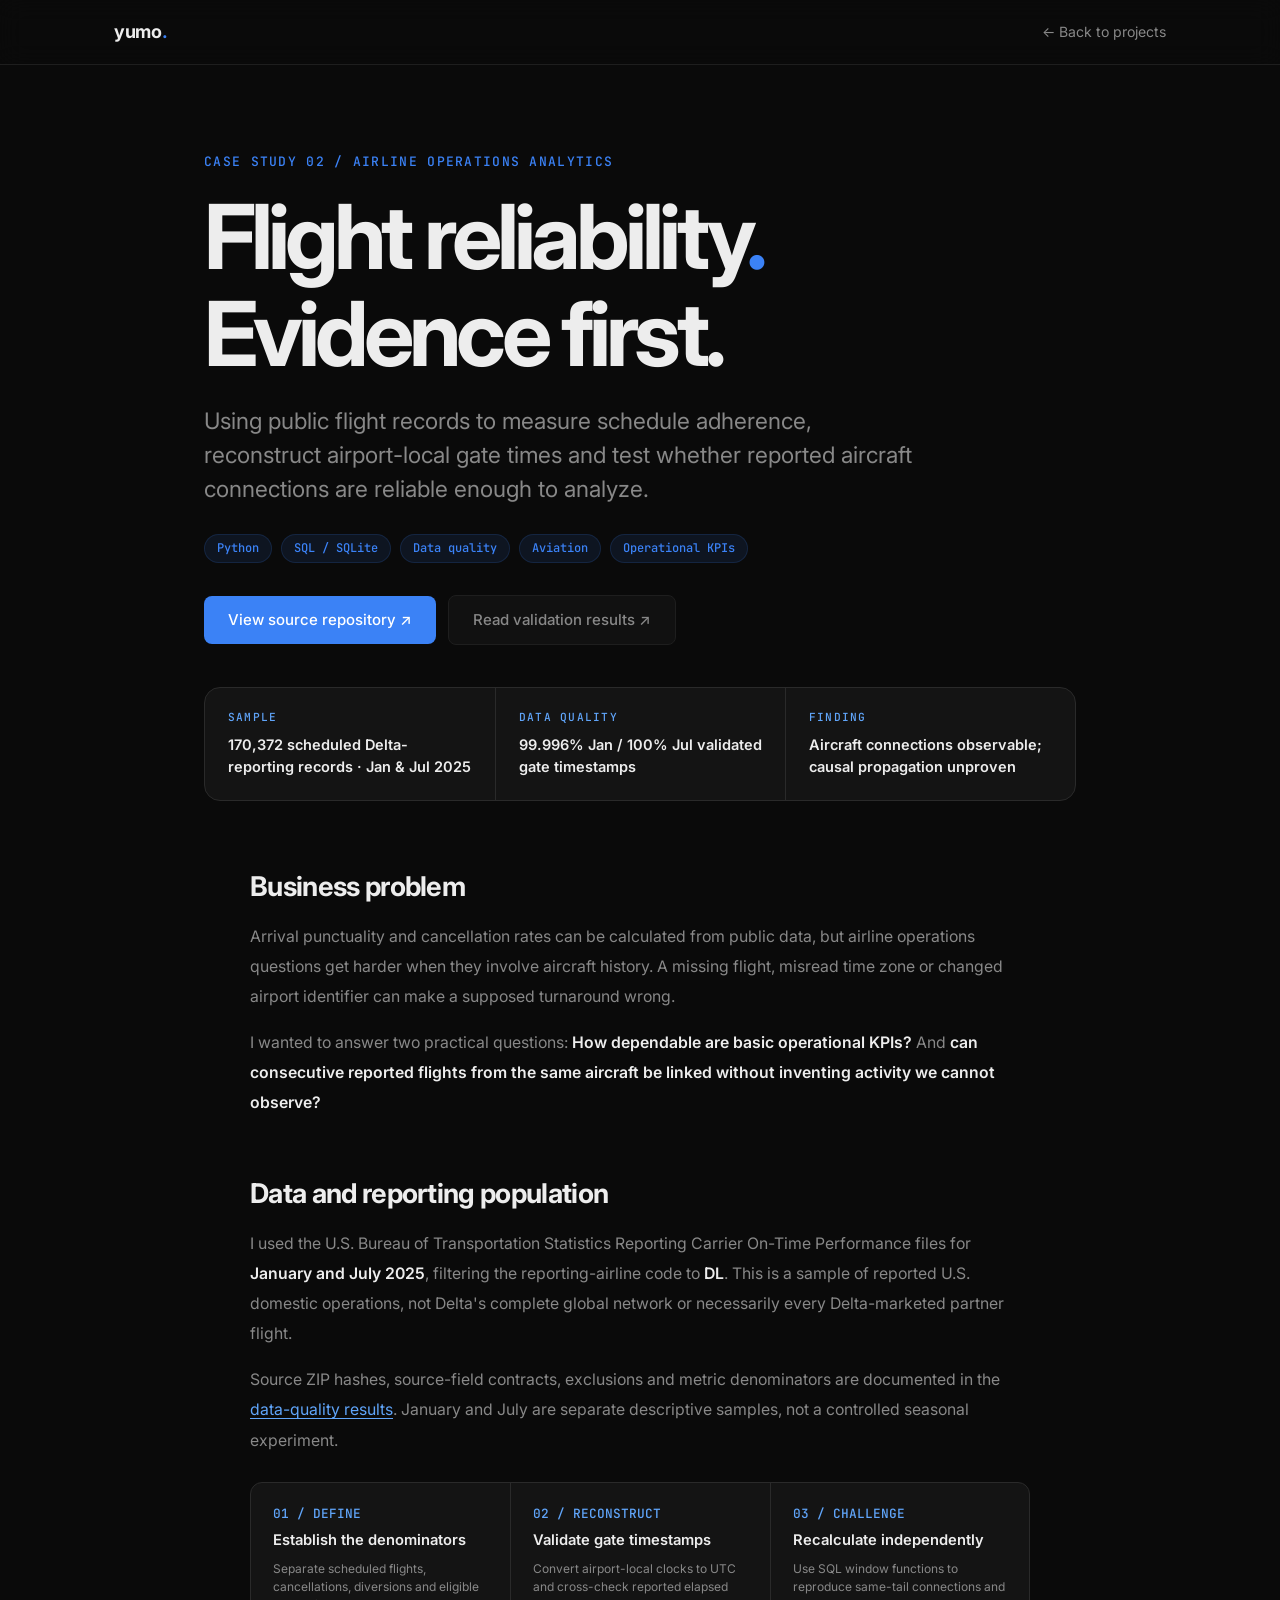
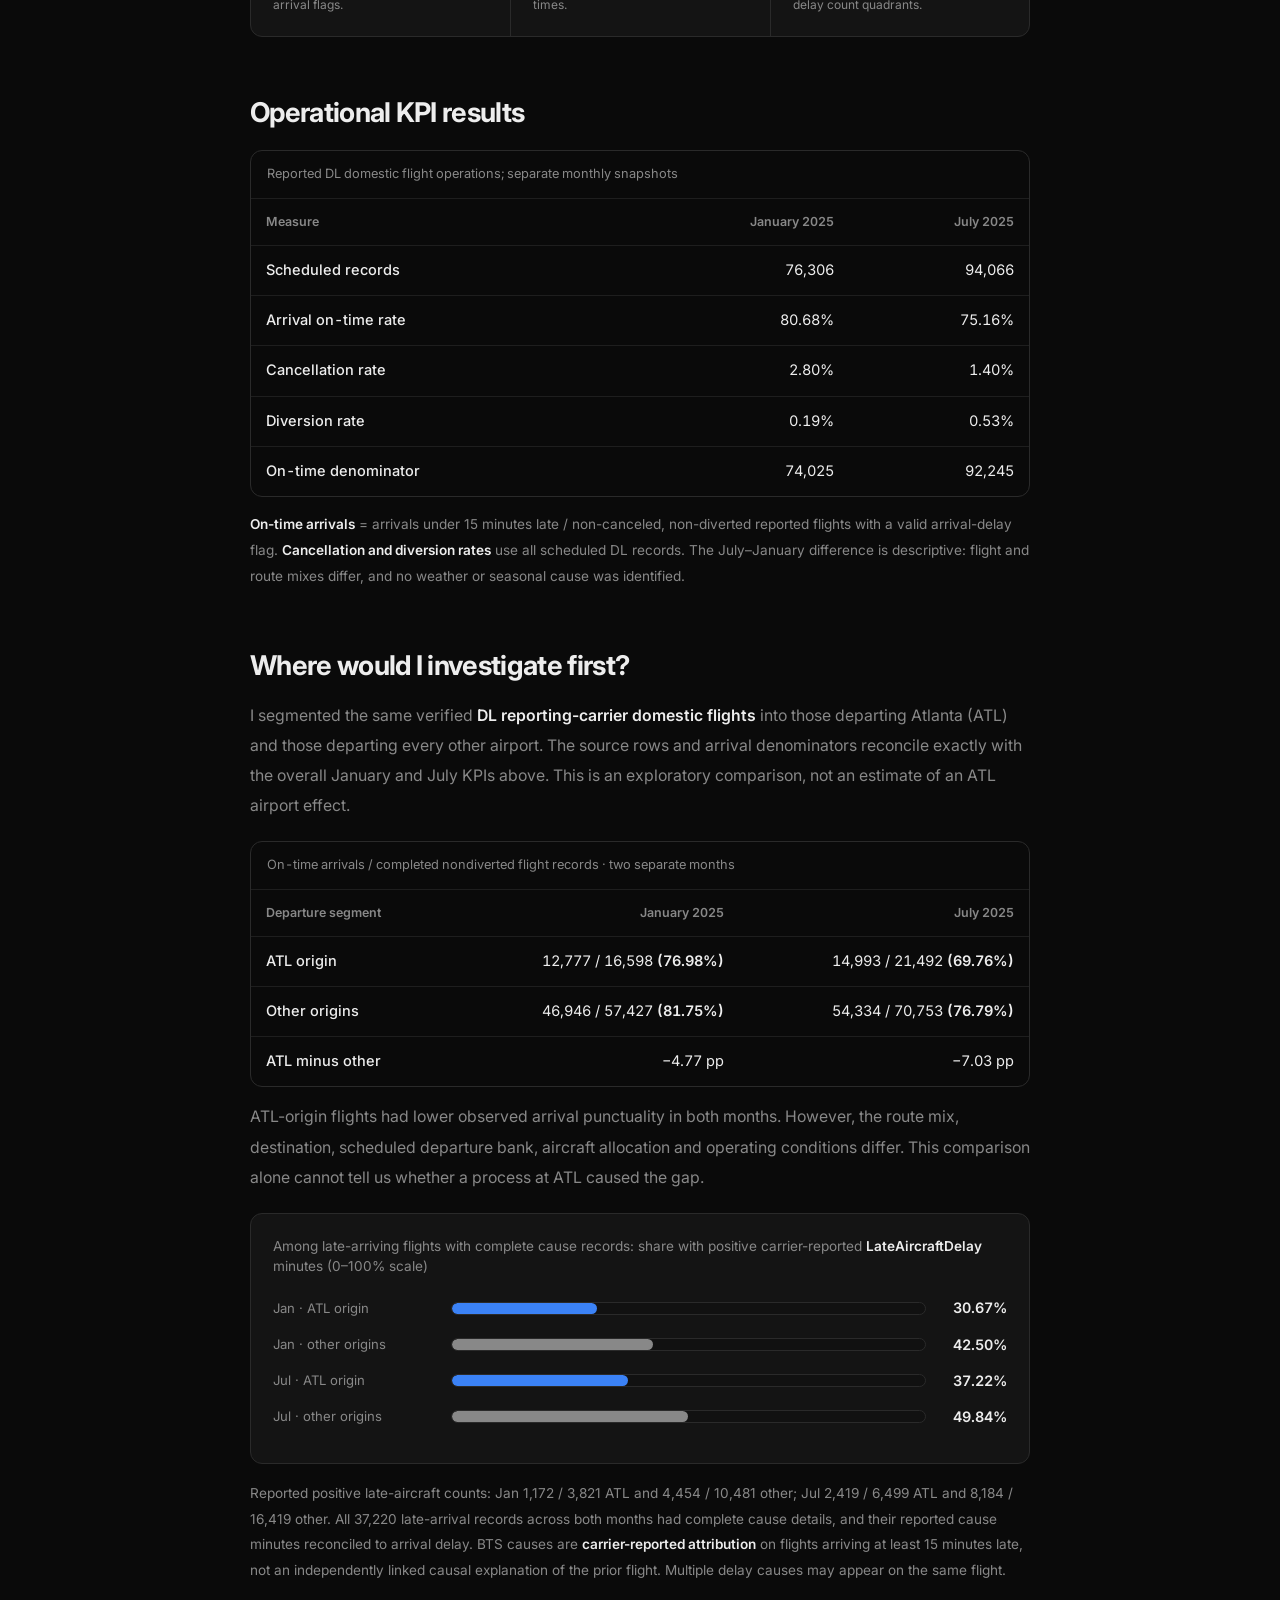
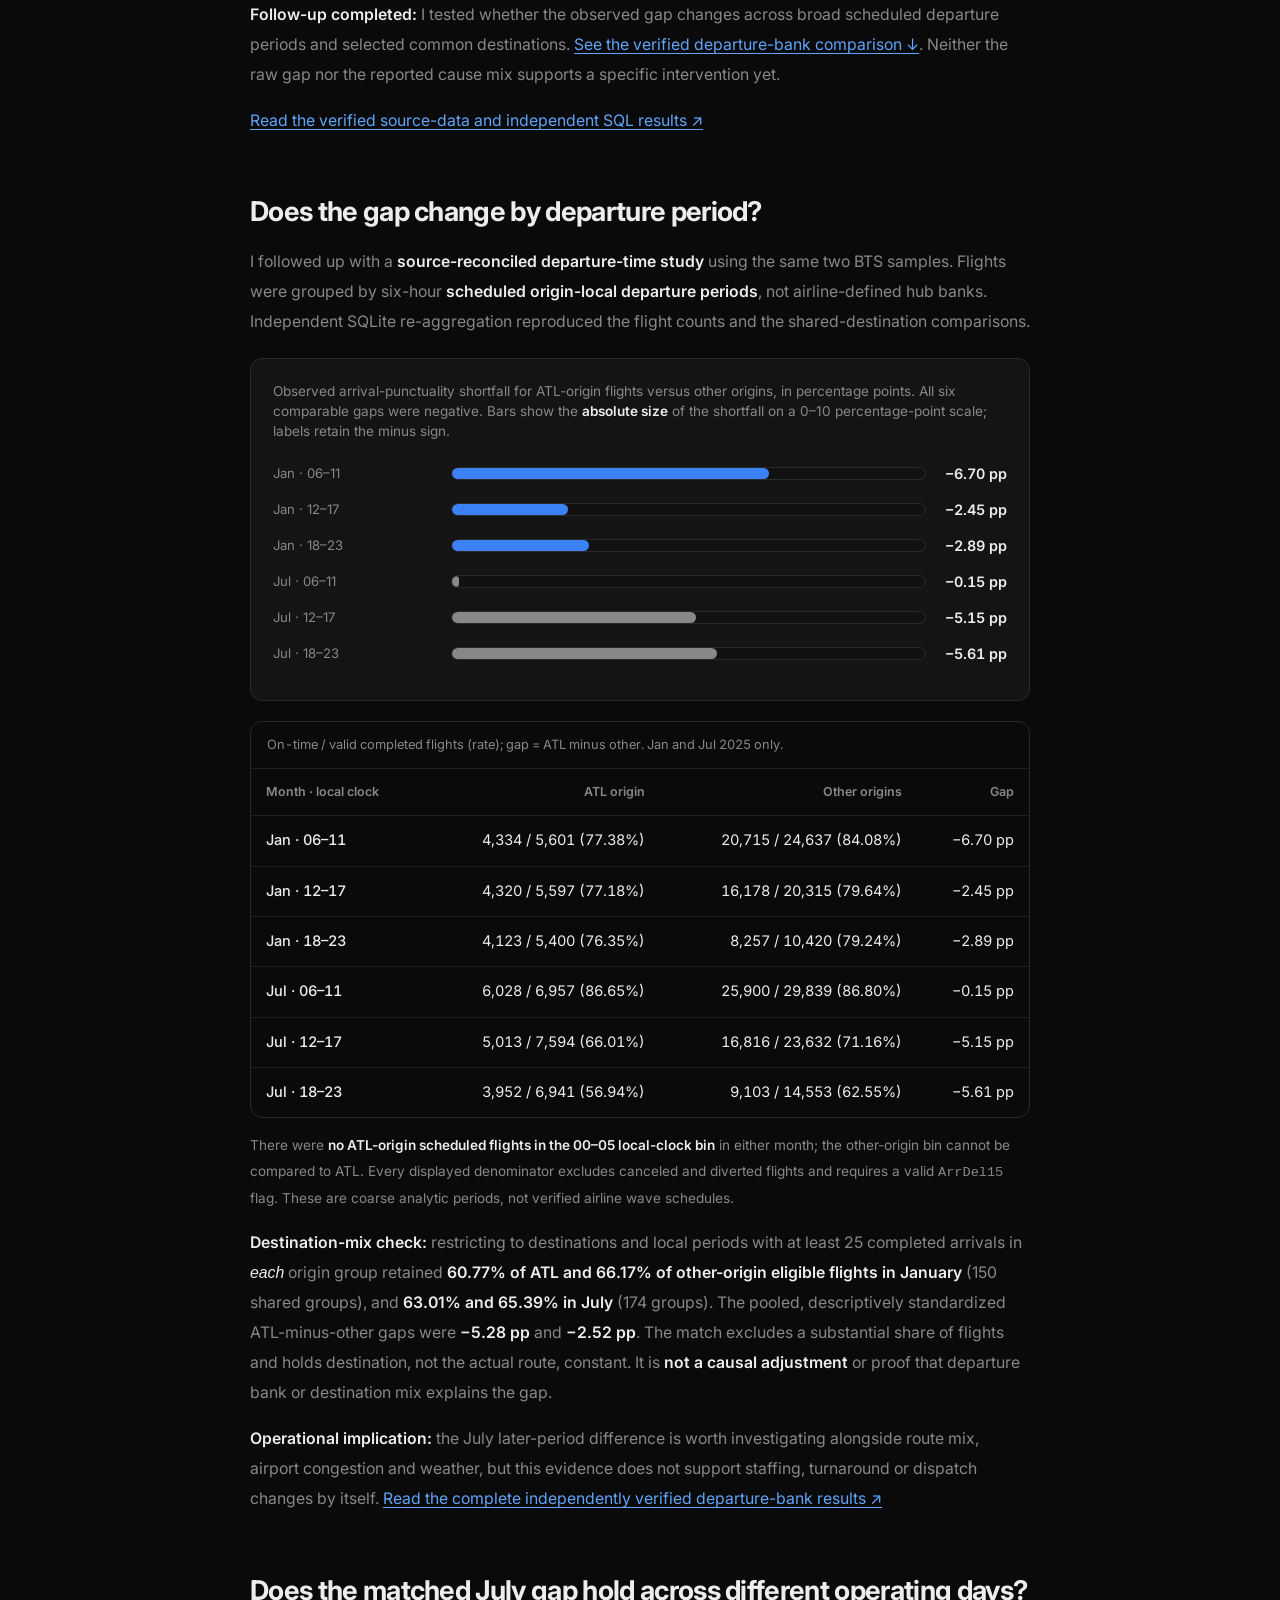
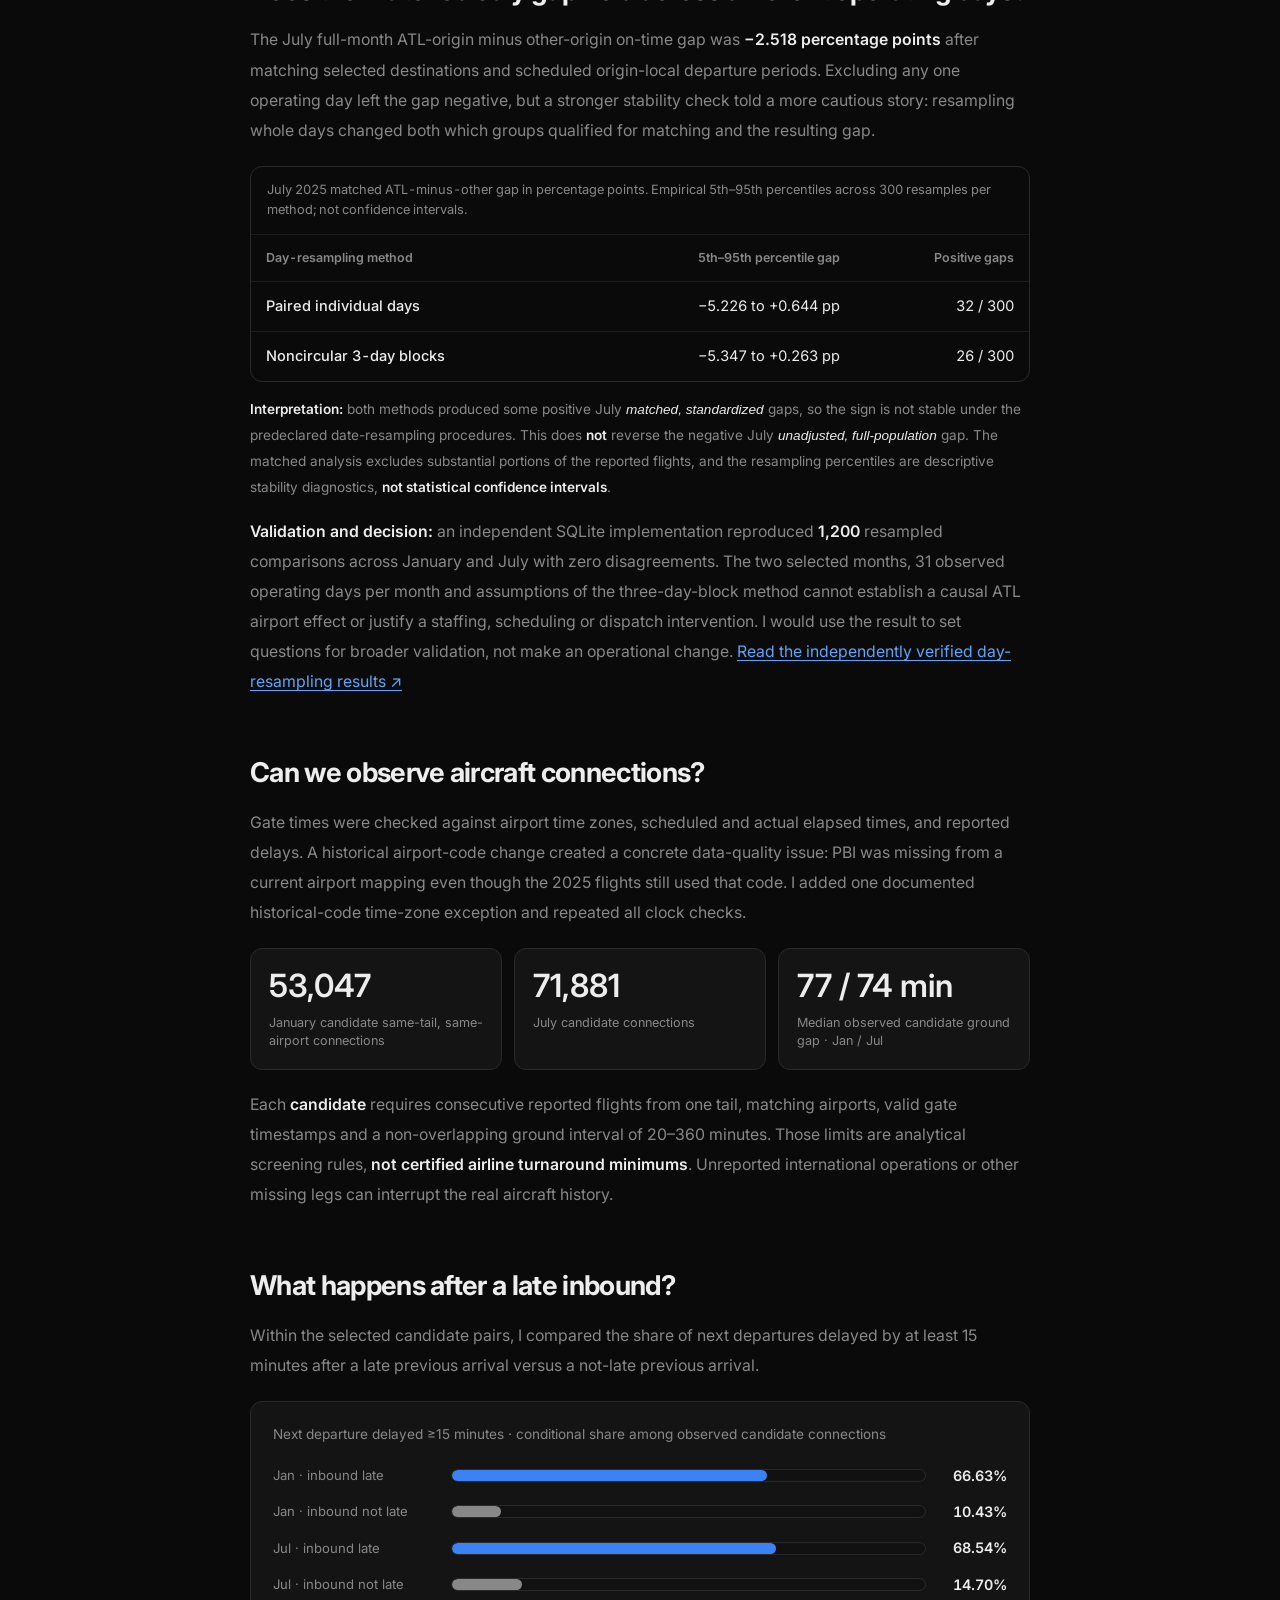
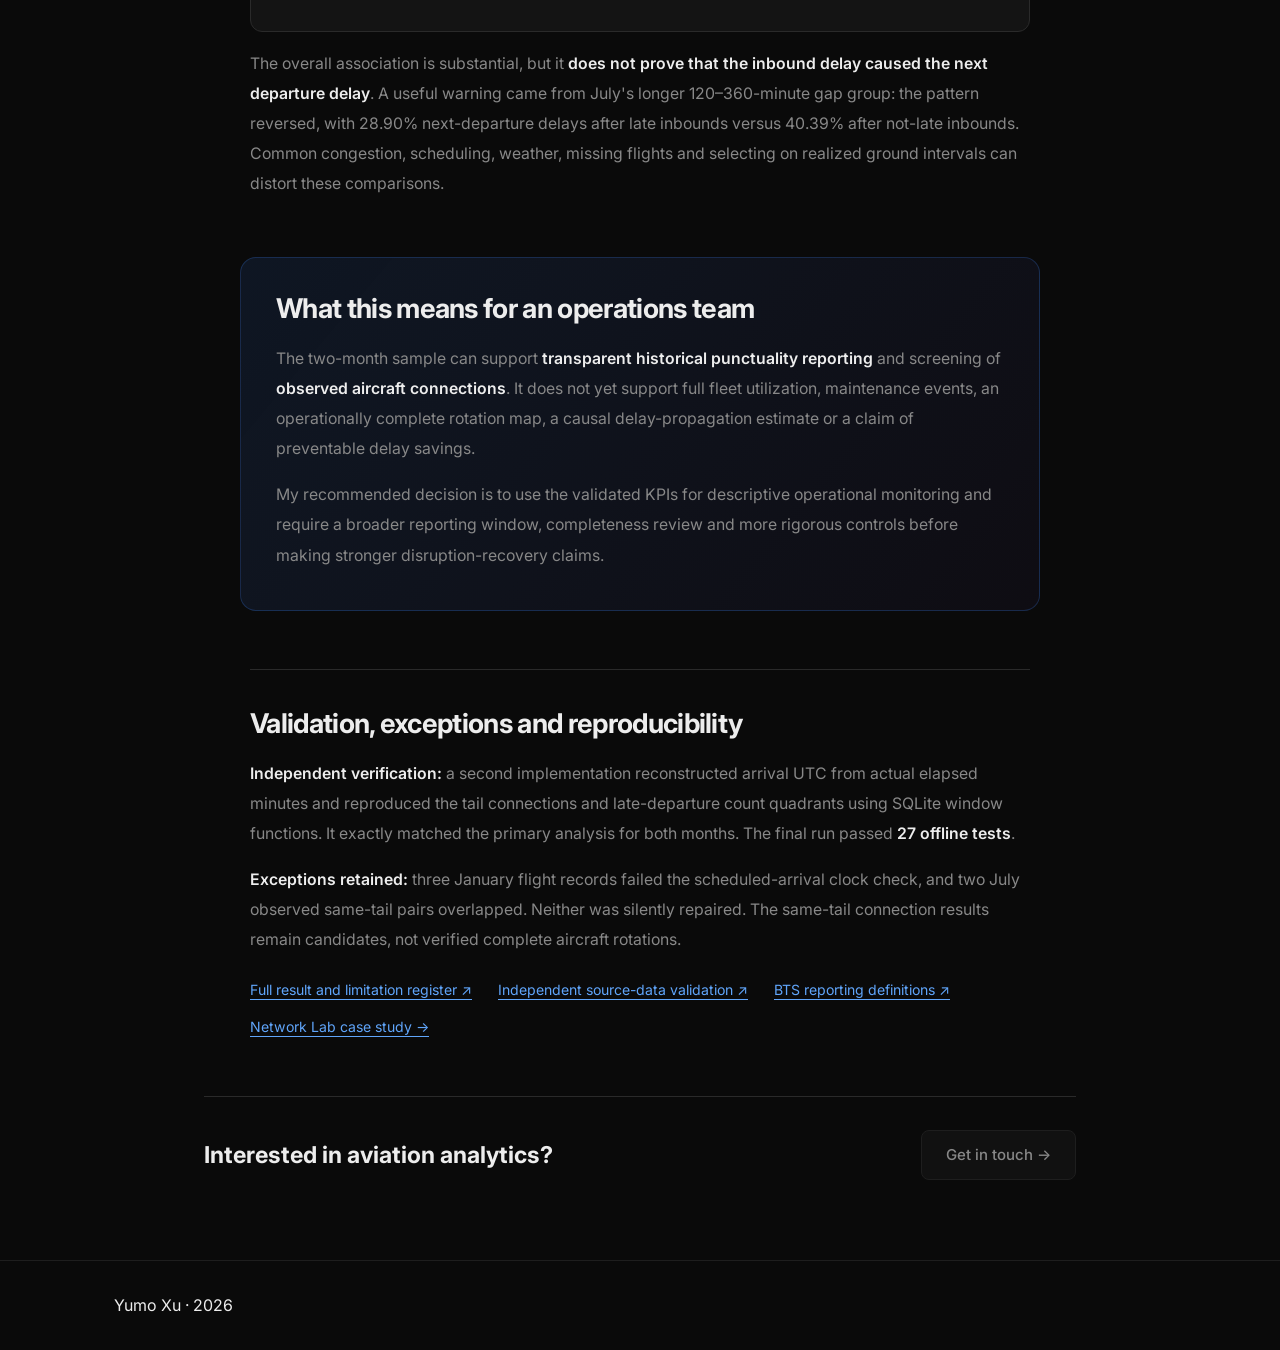
==== commit 90ef6091: "docs: explain independently verified July day-resampling sensitivity" ====
--- a/airline-operations.html
+++ b/airline-operations.html
@@ -137,6 +137,24 @@
       <p><strong>Operational implication:</strong> the July later-period difference is worth investigating alongside route mix, airport congestion and weather, but this evidence does not support staffing, turnaround or dispatch changes by itself. <a class="case-inline-link" href="https://github.com/yumorepos/fleet-tracker/blob/main/docs/BTS_DEPARTURE_BANK_DESTINATION_MIX_2025_RESULTS.md" target="_blank" rel="noopener noreferrer">Read the complete independently verified departure-bank results ↗</a></p>
     </section>
 
+
+    <section id="day-resampling">
+      <h2>Does the matched July gap hold across different operating days?</h2>
+      <p>The July full-month ATL-origin minus other-origin on-time gap was <strong>−2.518 percentage points</strong> after matching selected destinations and scheduled origin-local departure periods. Excluding any one operating day left the gap negative, but a stronger stability check told a more cautious story: resampling whole days changed both which groups qualified for matching and the resulting gap.</p>
+      <div class="case-table-scroll" role="region" aria-label="July 2025 matched on-time gap resampling results" tabindex="0">
+        <table class="case-results-table">
+          <caption>July 2025 matched ATL-minus-other gap in percentage points. Empirical 5th–95th percentiles across 300 resamples per method; not confidence intervals.</caption>
+          <thead><tr><th scope="col">Day-resampling method</th><th scope="col">5th–95th percentile gap</th><th scope="col">Positive gaps</th></tr></thead>
+          <tbody>
+            <tr><th scope="row">Paired individual days</th><td>−5.226 to +0.644 pp</td><td>32 / 300</td></tr>
+            <tr><th scope="row">Noncircular 3-day blocks</th><td>−5.347 to +0.263 pp</td><td>26 / 300</td></tr>
+          </tbody>
+        </table>
+      </div>
+      <p class="case-table-note"><strong>Interpretation:</strong> both methods produced some positive July <em>matched, standardized</em> gaps, so the sign is not stable under the predeclared date-resampling procedures. This does <strong>not</strong> reverse the negative July <em>unadjusted, full-population</em> gap. The matched analysis excludes substantial portions of the reported flights, and the resampling percentiles are descriptive stability diagnostics, <strong>not statistical confidence intervals</strong>.</p>
+      <p><strong>Validation and decision:</strong> an independent SQLite implementation reproduced <strong>1,200</strong> resampled comparisons across January and July with zero disagreements. The two selected months, 31 observed operating days per month and assumptions of the three-day-block method cannot establish a causal ATL airport effect or justify a staffing, scheduling or dispatch intervention. I would use the result to set questions for broader validation, not make an operational change. <a class="case-inline-link" href="https://github.com/yumorepos/fleet-tracker/blob/main/docs/BTS_DAY_RESAMPLING_2025_RESULTS.md" target="_blank" rel="noopener noreferrer">Read the independently verified day-resampling results ↗</a></p>
+    </section>
+
     <section id="connections">
       <h2>Can we observe aircraft connections?</h2>
       <p>Gate times were checked against airport time zones, scheduled and actual elapsed times, and reported delays. A historical airport-code change created a concrete data-quality issue: PBI was missing from a current airport mapping even though the 2025 flights still used that code. I added one documented historical-code time-zone exception and repeated all clock checks.</p>
